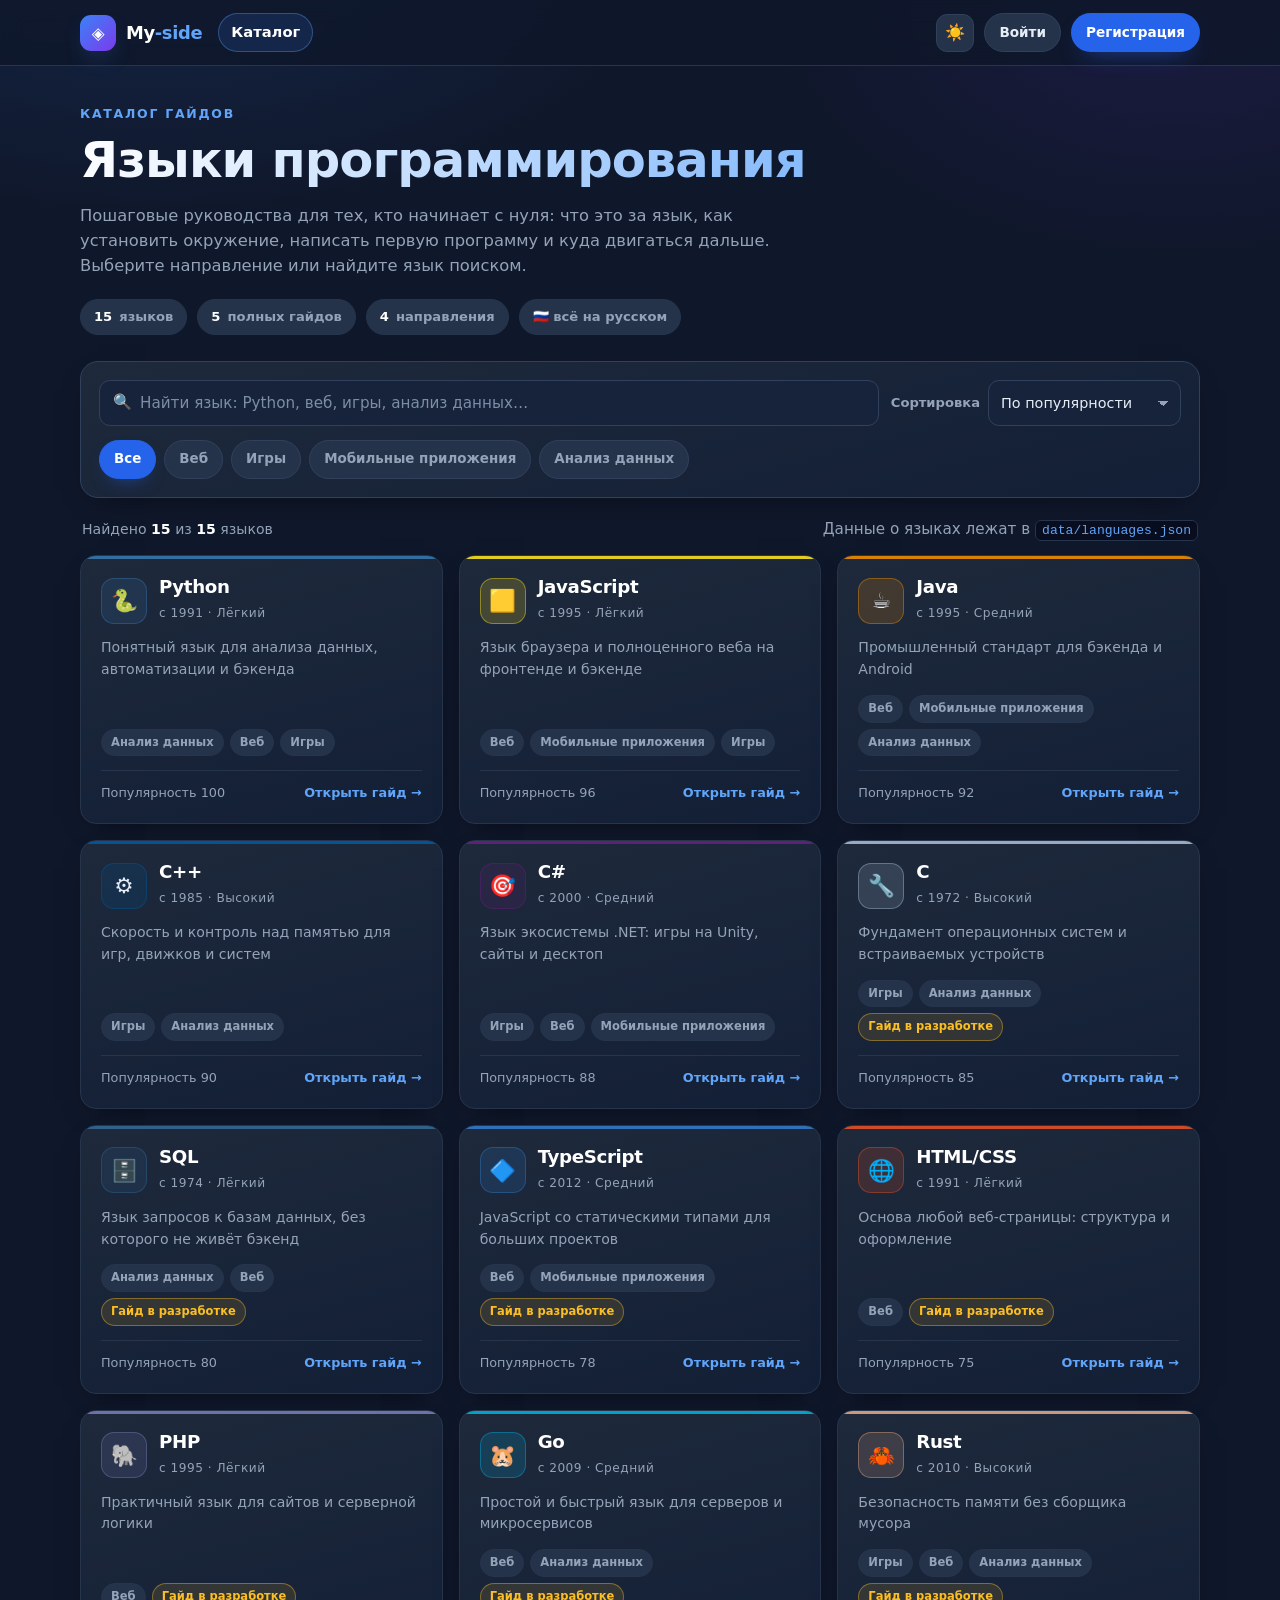
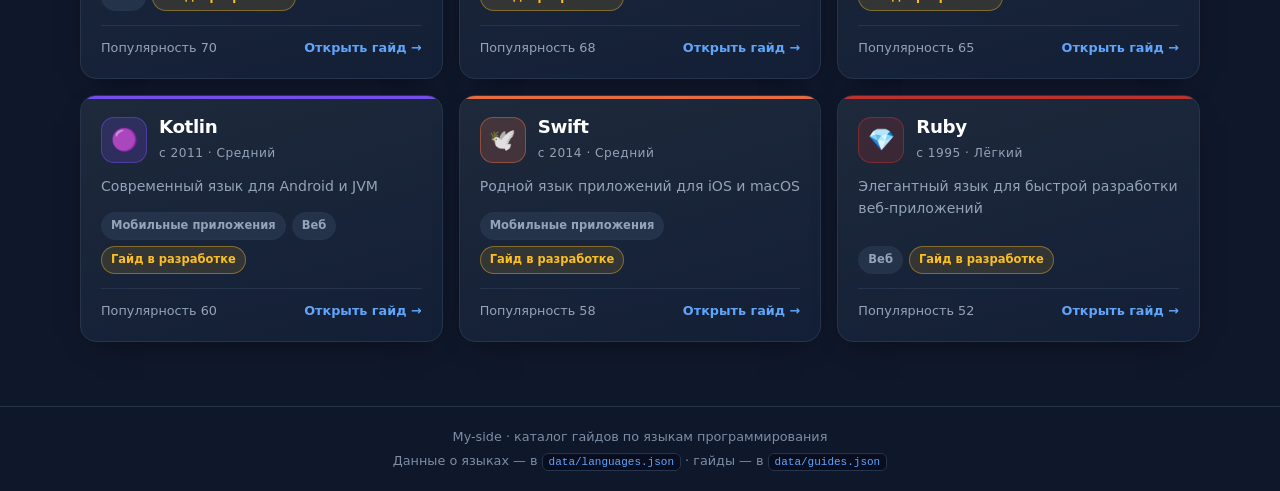
==== index.html @ d1c7bd30 "Убраны кнопки Вход и Регистрация из навигации в шапке" ====
<!DOCTYPE html>
<html lang="ru" data-theme="dark">
<head>
  <meta charset="utf-8">
  <meta name="viewport" content="width=device-width, initial-scale=1">
  <title>Каталог гайдов по языкам программирования — My-side</title>
  <meta name="description" content="Каталог гайдов по языкам программирования: Python, JavaScript, C++, Java, C#, Go, Rust и другие. Поиск, фильтры и пошаговые руководства на русском.">
  <link rel="icon" href="favicon.ico" sizes="any">
  <link rel="icon" type="image/png" sizes="32x32" href="favicon-32.png">
  <link rel="icon" type="image/png" sizes="16x16" href="favicon-16.png">
  <link rel="stylesheet" href="css/style.css">
  <script src="js/theme.js"></script>
</head>
<body>
  <header class="site-header">
    <div class="site-header__inner">
      <a class="brand" href="index.html">
        <span class="brand-mark" aria-hidden="true">◈</span>
        <span class="brand-name">My<span class="brand-accent">-side</span></span>
      </a>
      <nav class="nav" id="site-nav" aria-label="Основная навигация">
        <a class="is-active" href="index.html" aria-current="page">Каталог</a>
      </nav>
      <div class="header-actions">
        <button type="button" class="theme-toggle" data-theme-toggle aria-label="Переключить тему" aria-pressed="false">☀️</button>
        <div class="auth-area" data-auth-area></div>
        <button type="button" class="nav-toggle" data-nav-toggle aria-label="Открыть меню" aria-expanded="false" aria-controls="site-nav">☰</button>
      </div>
    </div>
  </header>

  <main class="page">
    <section class="catalog-hero">
      <p class="eyebrow">Каталог гайдов</p>
      <h1>Языки программирования</h1>
      <p class="lead">
        Пошаговые руководства для тех, кто начинает с нуля: что это за язык, как установить окружение,
        написать первую программу и куда двигаться дальше. Выберите направление или найдите язык поиском.
      </p>
      <div class="catalog-stats">
        <span class="stat-pill"><strong id="stat-total">15</strong> языков</span>
        <span class="stat-pill"><strong id="stat-full">5</strong> полных гайдов</span>
        <span class="stat-pill"><strong>4</strong> направления</span>
        <span class="stat-pill">🇷🇺 всё на русском</span>
      </div>
    </section>

    <section class="controls" aria-label="Поиск и фильтры">
      <div class="controls-row">
        <div class="search-field">
          <span class="search-icon" aria-hidden="true">🔍</span>
          <label class="visually-hidden" for="catalog-search">Поиск по каталогу</label>
          <input id="catalog-search" type="search" autocomplete="off"
                 placeholder="Найти язык: Python, веб, игры, анализ данных…">
          <button type="button" class="search-clear" id="search-clear" aria-label="Очистить поиск" hidden>✕</button>
        </div>

        <div class="sort-field">
          <label for="catalog-sort">Сортировка</label>
          <select id="catalog-sort">
            <option value="popular">По популярности</option>
            <option value="alphabet">По алфавиту</option>
            <option value="year">По году появления</option>
          </select>
        </div>
      </div>

      <div class="chips" role="group" aria-label="Фильтр по назначению">
        <button type="button" class="chip is-active" data-purpose="all" aria-pressed="true">Все</button>
        <button type="button" class="chip" data-purpose="web" aria-pressed="false">Веб</button>
        <button type="button" class="chip" data-purpose="games" aria-pressed="false">Игры</button>
        <button type="button" class="chip" data-purpose="mobile" aria-pressed="false">Мобильные приложения</button>
        <button type="button" class="chip" data-purpose="data" aria-pressed="false">Анализ данных</button>
      </div>
    </section>

    <div class="catalog-meta">
      <span id="catalog-count">Загрузка каталога…</span>
      <span class="muted">Данные о языках лежат в <code>data/languages.json</code></span>
    </div>

    <section id="lang-grid" class="lang-grid" aria-label="Языки программирования"></section>

    <section id="catalog-empty" class="empty-state" hidden>
      <h2>Ничего не найдено</h2>
      <p>Попробуйте изменить запрос или сбросить фильтры.</p>
      <button type="button" class="btn btn-ghost" id="catalog-reset">Сбросить фильтры</button>
    </section>
  </main>

  <footer class="site-footer">
    <p>My-side · каталог гайдов по языкам программирования</p>
    <p>Данные о языках — в <code>data/languages.json</code> · гайды — в <code>data/guides.json</code></p>
  </footer>

  <script src="js/app.js"></script>
  <script src="js/catalog.js"></script>
</body>
</html>
---- css/style.css ----
/* ============================================================
   My-side — каталог гайдов по языкам программирования
   Тёмная тема по умолчанию, светлая через [data-theme="light"].
   ============================================================ */

:root {
  color-scheme: dark;

  --bg: #0f172a;
  --bg-soft: #131f36;
  --surface: #1e293b;
  --surface-2: #24334a;
  --surface-3: #17233a;
  --border: #31415c;
  --border-soft: #26354c;
  --text: #e6edf7;
  --text-strong: #ffffff;
  --muted: #94a3b8;
  --muted-2: #7c8da6;
  --accent: #3b82f6;
  --accent-2: #60a5fa;
  --accent-strong: #2563eb;
  --accent-soft: rgba(59, 130, 246, 0.14);
  --danger: #f87171;
  --success: #4ade80;
  --warning: #fbbf24;
  --header-bg: rgba(15, 23, 42, 0.84);
  --code-bg: rgba(2, 6, 23, 0.55);
  --radius: 18px;
  --shadow: 0 24px 60px -28px rgba(0, 0, 0, 0.9);
  --shadow-sm: 0 10px 30px -18px rgba(0, 0, 0, 0.8);
  --ring: 0 0 0 4px rgba(59, 130, 246, 0.18);
}

[data-theme="light"] {
  color-scheme: light;

  --bg: #f4f7fc;
  --bg-soft: #eef3fa;
  --surface: #ffffff;
  --surface-2: #f3f6fc;
  --surface-3: #eaf0f9;
  --border: #d7e0ee;
  --border-soft: #e4ebf5;
  --text: #13203a;
  --text-strong: #0b1220;
  --muted: #56657f;
  --muted-2: #6b7a93;
  --accent: #2563eb;
  --accent-2: #1d4ed8;
  --accent-strong: #2563eb;
  --accent-soft: rgba(37, 99, 235, 0.1);
  --danger: #dc2626;
  --success: #15803d;
  --warning: #b45309;
  --header-bg: rgba(255, 255, 255, 0.88);
  --code-bg: #f6f8fc;
  --shadow: 0 24px 60px -30px rgba(15, 23, 42, 0.35);
  --shadow-sm: 0 10px 26px -18px rgba(15, 23, 42, 0.28);
  --ring: 0 0 0 4px rgba(37, 99, 235, 0.14);
}

* {
  box-sizing: border-box;
}

html {
  scroll-behavior: smooth;
}

body {
  margin: 0;
  min-height: 100vh;
  display: flex;
  flex-direction: column;
  color: var(--text);
  font-family: "Segoe UI", system-ui, -apple-system, "Helvetica Neue", Arial, sans-serif;
  line-height: 1.55;
  -webkit-font-smoothing: antialiased;
  background:
    radial-gradient(900px 520px at 12% -10%, rgba(59, 130, 246, 0.16), transparent 60%),
    radial-gradient(760px 480px at 92% 0%, rgba(124, 58, 237, 0.12), transparent 55%),
    var(--bg);
  background-attachment: fixed;
  transition: background-color 0.25s ease, color 0.25s ease;
}

[data-theme="light"] body {
  background:
    radial-gradient(900px 520px at 12% -10%, rgba(59, 130, 246, 0.12), transparent 60%),
    radial-gradient(760px 480px at 92% 0%, rgba(124, 58, 237, 0.08), transparent 55%),
    var(--bg);
  background-attachment: fixed;
}

h1, h2, h3, h4 {
  margin: 0;
  line-height: 1.2;
  letter-spacing: -0.02em;
  color: var(--text-strong);
}

p {
  margin: 0;
}

a {
  color: var(--accent-2);
  text-decoration: none;
}

a:hover {
  color: var(--accent);
}

code {
  padding: 2px 6px;
  border-radius: 6px;
  background: var(--code-bg);
  border: 1px solid var(--border-soft);
  font-family: "Cascadia Code", Consolas, "Courier New", monospace;
  font-size: 0.86em;
  color: var(--accent-2);
}

img {
  max-width: 100%;
}

.muted {
  color: var(--muted);
  font-size: 0.95rem;
}

.visually-hidden {
  position: absolute;
  width: 1px;
  height: 1px;
  margin: -1px;
  padding: 0;
  overflow: hidden;
  clip: rect(0 0 0 0);
  white-space: nowrap;
  border: 0;
}

/* ---------- шапка ---------- */

.site-header {
  position: sticky;
  top: 0;
  z-index: 40;
  background: var(--header-bg);
  backdrop-filter: blur(12px);
  -webkit-backdrop-filter: blur(12px);
  border-bottom: 1px solid var(--border-soft);
}

.site-header__inner {
  max-width: 1160px;
  margin: 0 auto;
  padding: 13px 20px;
  display: flex;
  align-items: center;
  gap: 16px;
}

.brand {
  display: inline-flex;
  align-items: center;
  gap: 10px;
  color: var(--text-strong);
  font-weight: 800;
  font-size: 1.12rem;
  letter-spacing: -0.02em;
  white-space: nowrap;
}

.brand:hover {
  color: var(--text-strong);
}

.brand-mark {
  display: grid;
  place-items: center;
  width: 36px;
  height: 36px;
  border-radius: 11px;
  background: linear-gradient(135deg, var(--accent), #7c3aed);
  color: #fff;
  font-size: 1.05rem;
  box-shadow: 0 10px 24px -12px rgba(59, 130, 246, 0.95);
}

.brand-accent {
  color: var(--accent-2);
}

.nav {
  display: flex;
  align-items: center;
  gap: 4px;
}

.nav a {
  padding: 8px 13px;
  border-radius: 999px;
  color: var(--muted);
  font-size: 0.92rem;
  font-weight: 600;
  transition: color 0.18s ease, background 0.18s ease;
}

.nav a:hover {
  color: var(--text);
  background: var(--accent-soft);
}

.nav a.is-active {
  color: var(--text-strong);
  background: var(--accent-soft);
  box-shadow: inset 0 0 0 1px rgba(96, 165, 250, 0.35);
}

.header-actions {
  margin-left: auto;
  display: flex;
  align-items: center;
  gap: 10px;
}

.auth-area {
  display: flex;
  align-items: center;
  gap: 10px;
  flex-wrap: wrap;
  justify-content: flex-end;
}

.greeting {
  font-size: 0.92rem;
  color: var(--muted);
  white-space: nowrap;
}

.greeting strong {
  color: var(--text-strong);
}

.icon-btn,
.theme-toggle,
.nav-toggle {
  display: inline-grid;
  place-items: center;
  width: 38px;
  height: 38px;
  padding: 0;
  border-radius: 11px;
  border: 1px solid var(--border);
  background: var(--surface-2);
  color: var(--text);
  font-size: 1.02rem;
  line-height: 1;
  cursor: pointer;
  transition: background 0.18s ease, border-color 0.18s ease, transform 0.12s ease;
}

.icon-btn:hover,
.theme-toggle:hover,
.nav-toggle:hover {
  background: var(--surface-3);
  border-color: var(--accent);
}

.theme-toggle:active,
.nav-toggle:active {
  transform: scale(0.96);
}

.theme-toggle:focus-visible,
.nav-toggle:focus-visible {
  outline: 2px solid var(--accent-2);
  outline-offset: 3px;
}

.nav-toggle {
  display: none;
}

/* ---------- кнопки ---------- */

.btn {
  display: inline-flex;
  align-items: center;
  justify-content: center;
  gap: 8px;
  padding: 12px 20px;
  border-radius: 11px;
  border: 1px solid transparent;
  font: inherit;
  font-size: 0.95rem;
  font-weight: 700;
  color: #fff;
  cursor: pointer;
  background: var(--accent-strong);
  box-shadow: 0 10px 24px -14px rgba(37, 99, 235, 0.95);
  transition: background 0.18s ease, transform 0.12s ease, box-shadow 0.18s ease,
              border-color 0.18s ease, color 0.18s ease, opacity 0.18s ease;
  user-select: none;
}

.btn:hover {
  background: #1d4ed8;
  color: #fff;
  transform: translateY(-1px);
  box-shadow: 0 14px 28px -14px rgba(37, 99, 235, 1);
}

.btn:active {
  transform: translateY(0);
}

.btn:focus-visible {
  outline: 2px solid var(--accent-2);
  outline-offset: 3px;
}

.btn:disabled {
  opacity: 0.6;
  cursor: not-allowed;
  transform: none;
  box-shadow: none;
}

.btn-ghost {
  background: var(--surface-2);
  border-color: var(--border);
  color: var(--text);
  box-shadow: none;
}

.btn-ghost:hover {
  background: var(--surface-3);
  border-color: var(--accent);
  color: var(--text-strong);
  box-shadow: none;
}

.btn-sm {
  padding: 8px 14px;
  font-size: 0.85rem;
  border-radius: 999px;
}

.btn-block {
  width: 100%;
}

/* ---------- страницы ---------- */

.page {
  width: 100%;
  max-width: 1160px;
  margin: 0 auto;
  padding: 38px 20px 64px;
  flex: 1;
}

.eyebrow {
  margin-bottom: 8px;
  font-size: 0.78rem;
  font-weight: 700;
  text-transform: uppercase;
  letter-spacing: 0.14em;
  color: var(--accent-2);
}

.hero h1,
.catalog-hero h1 {
  font-size: clamp(2.1rem, 5.5vw, 3.1rem);
  background: linear-gradient(120deg, var(--text-strong), var(--accent-2) 85%);
  -webkit-background-clip: text;
  background-clip: text;
  color: transparent;
}

[data-theme="light"] .hero h1,
[data-theme="light"] .catalog-hero h1 {
  background: linear-gradient(120deg, #0b1220, #1d4ed8 85%);
  -webkit-background-clip: text;
  background-clip: text;
  color: transparent;
}

.lead {
  margin-top: 12px;
  max-width: 68ch;
  color: var(--muted);
  font-size: 1.02rem;
}

/* ---------- каталог: поиск и фильтры ---------- */

.catalog-hero {
  margin-bottom: 26px;
}

.catalog-stats {
  display: flex;
  flex-wrap: wrap;
  gap: 10px;
  margin-top: 20px;
}

.stat-pill {
  display: inline-flex;
  align-items: center;
  gap: 7px;
  padding: 7px 13px;
  border-radius: 999px;
  background: var(--surface-2);
  border: 1px solid var(--border-soft);
  color: var(--muted);
  font-size: 0.82rem;
  font-weight: 600;
}

.stat-pill strong {
  color: var(--text-strong);
}

.controls {
  padding: 18px;
  margin-bottom: 18px;
  border-radius: var(--radius);
  background: linear-gradient(165deg, var(--surface), var(--bg-soft));
  border: 1px solid var(--border);
  box-shadow: var(--shadow-sm);
}

.controls-row {
  display: flex;
  gap: 12px;
  align-items: stretch;
}

.search-field {
  position: relative;
  flex: 1 1 auto;
  min-width: 0;
}

.search-field .search-icon {
  position: absolute;
  left: 14px;
  top: 50%;
  transform: translateY(-50%);
  color: var(--muted);
  font-size: 0.95rem;
  pointer-events: none;
}

.search-field input {
  width: 100%;
  height: 46px;
  padding: 0 40px 0 40px;
  border-radius: 11px;
  border: 1px solid var(--border);
  background: var(--surface-3);
  color: var(--text);
  font: inherit;
  font-size: 0.95rem;
  outline: none;
  transition: border-color 0.18s ease, box-shadow 0.18s ease;
}

.search-field input::placeholder {
  color: var(--muted-2);
}

.search-field input:focus {
  border-color: var(--accent);
  box-shadow: var(--ring);
}

.search-clear {
  position: absolute;
  right: 8px;
  top: 50%;
  transform: translateY(-50%);
  width: 28px;
  height: 28px;
  border: 0;
  border-radius: 8px;
  background: transparent;
  color: var(--muted);
  font-size: 1rem;
  cursor: pointer;
}

.search-clear:hover {
  color: var(--text);
  background: var(--surface-2);
}

.sort-field {
  display: flex;
  align-items: center;
  gap: 8px;
  flex: 0 0 auto;
}

.sort-field label {
  margin: 0;
  white-space: nowrap;
  font-size: 0.82rem;
  color: var(--muted);
}

.sort-field select {
  height: 46px;
  padding: 0 34px 0 12px;
  border-radius: 11px;
  border: 1px solid var(--border);
  background-color: var(--surface-3);
  color: var(--text);
  font: inherit;
  font-size: 0.9rem;
  cursor: pointer;
  outline: none;
  appearance: none;
  background-image: linear-gradient(45deg, transparent 50%, var(--muted) 50%),
                    linear-gradient(135deg, var(--muted) 50%, transparent 50%);
  background-position: calc(100% - 17px) 20px, calc(100% - 12px) 20px;
  background-size: 5px 5px, 5px 5px;
  background-repeat: no-repeat;
}

.sort-field select:focus {
  border-color: var(--accent);
  box-shadow: var(--ring);
}

.chips {
  display: flex;
  flex-wrap: wrap;
  gap: 8px;
  margin-top: 14px;
}

.chip {
  padding: 8px 14px;
  border-radius: 999px;
  border: 1px solid var(--border);
  background: var(--surface-2);
  color: var(--muted);
  font: inherit;
  font-size: 0.84rem;
  font-weight: 600;
  cursor: pointer;
  transition: color 0.16s ease, background 0.16s ease, border-color 0.16s ease;
}

.chip:hover {
  color: var(--text-strong);
  border-color: var(--accent);
}

.chip.is-active {
  color: #fff;
  background: var(--accent-strong);
  border-color: var(--accent-strong);
  box-shadow: 0 8px 20px -12px rgba(37, 99, 235, 0.9);
}

.catalog-meta {
  display: flex;
  align-items: center;
  justify-content: space-between;
  gap: 12px;
  flex-wrap: wrap;
  margin: 20px 2px 14px;
  color: var(--muted);
  font-size: 0.88rem;
}

.catalog-meta strong {
  color: var(--text-strong);
}

/* ---------- карточки языков ---------- */

.lang-grid {
  display: grid;
  grid-template-columns: repeat(auto-fill, minmax(272px, 1fr));
  gap: 16px;
}

.lang-card {
  position: relative;
  display: flex;
  flex-direction: column;
  padding: 20px;
  border-radius: 16px;
  background: linear-gradient(165deg, var(--surface), var(--bg-soft));
  border: 1px solid var(--border-soft);
  color: var(--text);
  box-shadow: var(--shadow-sm);
  transition: transform 0.18s ease, border-color 0.18s ease, box-shadow 0.18s ease;
  overflow: hidden;
}

.lang-card::before {
  content: "";
  position: absolute;
  inset: 0 0 auto 0;
  height: 3px;
  background: var(--card-color, var(--accent));
  opacity: 0.9;
}

.lang-card:hover {
  transform: translateY(-4px);
  border-color: var(--card-color, var(--accent));
  box-shadow: var(--shadow);
  color: var(--text);
}

.lang-card:focus-visible {
  outline: 2px solid var(--accent-2);
  outline-offset: 3px;
}

.lang-card__top {
  display: flex;
  align-items: center;
  gap: 12px;
  margin-bottom: 12px;
}

.lang-icon {
  display: grid;
  place-items: center;
  width: 46px;
  height: 46px;
  flex: 0 0 auto;
  border-radius: 13px;
  font-size: 1.35rem;
  background: color-mix(in srgb, var(--card-color, var(--accent)) 18%, transparent);
  border: 1px solid color-mix(in srgb, var(--card-color, var(--accent)) 42%, transparent);
}

.lang-card__title {
  min-width: 0;
}

.lang-card__title h3 {
  font-size: 1.14rem;
  margin-bottom: 2px;
}

.lang-card__year {
  font-size: 0.76rem;
  color: var(--muted);
  letter-spacing: 0.04em;
}

.lang-card p {
  color: var(--muted);
  font-size: 0.88rem;
  margin-bottom: 14px;
}

.badges {
  display: flex;
  flex-wrap: wrap;
  gap: 6px;
  margin-top: auto;
  margin-bottom: 14px;
}

.badge {
  padding: 4px 9px;
  border-radius: 999px;
  background: var(--surface-2);
  border: 1px solid var(--border-soft);
  color: var(--muted);
  font-size: 0.72rem;
  font-weight: 600;
  white-space: nowrap;
}

.badge--wip {
  color: var(--warning);
  border-color: color-mix(in srgb, var(--warning) 40%, transparent);
  background: color-mix(in srgb, var(--warning) 12%, transparent);
}

.lang-card__footer {
  display: flex;
  align-items: center;
  justify-content: space-between;
  gap: 10px;
  padding-top: 12px;
  border-top: 1px solid var(--border-soft);
  font-size: 0.8rem;
  color: var(--muted);
}

.lang-card__footer .go {
  color: var(--accent-2);
  font-weight: 700;
  white-space: nowrap;
}

.lang-card:hover .go {
  color: var(--accent);
}

.empty-state {
  padding: 48px 24px;
  text-align: center;
  border-radius: var(--radius);
  border: 1px dashed var(--border);
  background: var(--surface-2);
  color: var(--muted);
}

.empty-state h2 {
  font-size: 1.15rem;
  margin-bottom: 6px;
}

.empty-state .btn {
  margin-top: 16px;
}

/* ---------- страница гайда ---------- */

.guide-page {
  width: 100%;
  max-width: 1160px;
  margin: 0 auto;
  padding: 28px 20px 64px;
  flex: 1;
}

.breadcrumbs {
  display: flex;
  flex-wrap: wrap;
  align-items: center;
  gap: 8px;
  margin-bottom: 18px;
  font-size: 0.82rem;
  color: var(--muted);
}

.breadcrumbs a {
  color: var(--muted);
}

.breadcrumbs a:hover {
  color: var(--accent-2);
}

.breadcrumbs .sep {
  opacity: 0.5;
}

.guide-hero {
  display: flex;
  align-items: flex-start;
  gap: 18px;
  padding: 26px;
  margin-bottom: 24px;
  border-radius: var(--radius);
  background: linear-gradient(150deg, var(--surface), var(--bg-soft));
  border: 1px solid var(--border);
  box-shadow: var(--shadow-sm);
}

.guide-hero__icon {
  display: grid;
  place-items: center;
  width: 64px;
  height: 64px;
  flex: 0 0 auto;
  border-radius: 18px;
  font-size: 2rem;
  background: color-mix(in srgb, var(--guide-color, var(--accent)) 18%, transparent);
  border: 1px solid color-mix(in srgb, var(--guide-color, var(--accent)) 45%, transparent);
}

.guide-hero h1 {
  font-size: clamp(1.8rem, 4.5vw, 2.5rem);
  margin-bottom: 6px;
}

.guide-hero .tagline {
  color: var(--muted);
  font-size: 1rem;
  max-width: 70ch;
}

.guide-meta {
  display: flex;
  flex-wrap: wrap;
  gap: 8px;
  margin-top: 14px;
}

.guide-layout {
  display: grid;
  grid-template-columns: minmax(0, 1fr) 260px;
  gap: 26px;
  align-items: start;
}

.guide-content {
  min-width: 0;
}

.guide-section {
  padding: 24px 26px;
  margin-bottom: 18px;
  border-radius: var(--radius);
  background: var(--surface);
  border: 1px solid var(--border-soft);
  box-shadow: var(--shadow-sm);
  scroll-margin-top: 90px;
}

.guide-section h2 {
  font-size: 1.28rem;
  margin-bottom: 14px;
  padding-bottom: 10px;
  border-bottom: 1px solid var(--border-soft);
}

.guide-section p + p {
  margin-top: 12px;
}

.guide-section ul,
.guide-section ol {
  margin: 12px 0 0;
  padding-left: 22px;
  color: var(--text);
}

.guide-section li {
  margin-bottom: 8px;
}

.guide-section li::marker {
  color: var(--accent-2);
}

/* шаги */

.steps {
  list-style: none;
  margin: 0;
  padding: 0;
  counter-reset: step;
}

.steps li {
  position: relative;
  padding: 0 0 18px 46px;
  counter-increment: step;
}

.steps li:last-child {
  padding-bottom: 0;
}

.steps li::before {
  content: counter(step);
  position: absolute;
  left: 0;
  top: 0;
  display: grid;
  place-items: center;
  width: 30px;
  height: 30px;
  border-radius: 10px;
  background: var(--accent-soft);
  border: 1px solid color-mix(in srgb, var(--accent) 40%, transparent);
  color: var(--accent-2);
  font-size: 0.82rem;
  font-weight: 800;
}

.steps li:not(:last-child)::after {
  content: "";
  position: absolute;
  left: 14px;
  top: 34px;
  bottom: 4px;
  width: 1px;
  background: var(--border-soft);
}

.steps h3 {
  font-size: 0.98rem;
  margin-bottom: 4px;
}

.steps p {
  color: var(--muted);
  font-size: 0.9rem;
}

/* код */

.code-block {
  margin: 16px 0;
  border-radius: 14px;
  border: 1px solid var(--border);
  background: var(--code-bg);
  overflow: hidden;
}

.code-block__bar {
  display: flex;
  align-items: center;
  justify-content: space-between;
  gap: 10px;
  padding: 8px 12px;
  border-bottom: 1px solid var(--border-soft);
  background: var(--surface-2);
}

.code-block__lang {
  font-size: 0.72rem;
  font-weight: 700;
  letter-spacing: 0.08em;
  text-transform: uppercase;
  color: var(--muted);
}

.copy-btn {
  padding: 5px 10px;
  border-radius: 7px;
  border: 1px solid var(--border);
  background: var(--surface);
  color: var(--muted);
  font: inherit;
  font-size: 0.72rem;
  font-weight: 600;
  cursor: pointer;
  transition: color 0.15s ease, border-color 0.15s ease;
}

.copy-btn:hover {
  color: var(--text-strong);
  border-color: var(--accent);
}

.copy-btn.is-copied {
  color: var(--success);
  border-color: var(--success);
}

.code-block pre {
  margin: 0;
  padding: 16px 18px;
  overflow-x: auto;
}

.code-block code,
.code-block pre code {
  padding: 0;
  border: 0;
  background: transparent;
  color: inherit;
  font-family: "Cascadia Code", Consolas, "Courier New", monospace;
  font-size: 0.86rem;
  line-height: 1.65;
  white-space: pre;
}

/* разбор строк */

.line-list {
  display: flex;
  flex-direction: column;
  gap: 10px;
  margin-top: 14px;
}

.line-item {
  display: grid;
  grid-template-columns: minmax(120px, 0.9fr) minmax(0, 1.4fr);
  gap: 14px;
  padding: 12px 14px;
  border-radius: 11px;
  background: var(--surface-2);
  border: 1px solid var(--border-soft);
}

.line-item code {
  align-self: start;
  padding: 5px 8px;
  border-radius: 7px;
  background: var(--code-bg);
  border: 1px solid var(--border-soft);
  color: var(--accent-2);
  font-size: 0.8rem;
  overflow-wrap: anywhere;
}

.line-item p {
  color: var(--muted);
  font-size: 0.88rem;
}

/* врезка */

.callout {
  display: flex;
  gap: 12px;
  margin: 16px 0;
  padding: 14px 16px;
  border-radius: 12px;
  background: var(--accent-soft);
  border: 1px solid color-mix(in srgb, var(--accent) 35%, transparent);
  color: var(--text);
  font-size: 0.9rem;
}

.callout::before {
  content: "💡";
  flex: 0 0 auto;
  line-height: 1.4;
}

/* ссылки на другие гайды */

.link-cards {
  display: grid;
  grid-template-columns: repeat(auto-fit, minmax(220px, 1fr));
  gap: 12px;
  margin-top: 16px;
}

.link-card {
  display: block;
  padding: 16px;
  border-radius: 13px;
  background: var(--surface-2);
  border: 1px solid var(--border-soft);
  color: var(--text);
  transition: transform 0.16s ease, border-color 0.16s ease;
}

.link-card:hover {
  transform: translateY(-3px);
  border-color: var(--accent);
  color: var(--text);
}

.link-card strong {
  display: block;
  margin-bottom: 4px;
  font-size: 0.94rem;
  color: var(--text-strong);
}

.link-card span {
  display: block;
  color: var(--muted);
  font-size: 0.83rem;
}

.link-card .arrow {
  display: inline-block;
  margin-top: 10px;
  color: var(--accent-2);
  font-size: 0.82rem;
  font-weight: 700;
}

/* оглавление */

.guide-toc {
  position: sticky;
  top: 86px;
  padding: 18px;
  border-radius: var(--radius);
  background: var(--surface);
  border: 1px solid var(--border-soft);
  box-shadow: var(--shadow-sm);
}

.guide-toc h2 {
  font-size: 0.76rem;
  text-transform: uppercase;
  letter-spacing: 0.12em;
  color: var(--muted);
  margin-bottom: 12px;
}

.guide-toc ol {
  list-style: none;
  margin: 0;
  padding: 0;
  counter-reset: toc;
}

.guide-toc li {
  counter-increment: toc;
  margin-bottom: 4px;
}

.guide-toc a {
  display: block;
  padding: 7px 10px 7px 30px;
  border-radius: 8px;
  color: var(--muted);
  font-size: 0.84rem;
  line-height: 1.35;
  position: relative;
  transition: background 0.15s ease, color 0.15s ease;
}

.guide-toc a::before {
  content: counter(toc);
  position: absolute;
  left: 8px;
  top: 7px;
  font-size: 0.72rem;
  font-weight: 700;
  color: var(--accent-2);
}

.guide-toc a:hover,
.guide-toc a.is-active {
  color: var(--text-strong);
  background: var(--accent-soft);
}

.guide-nav {
  display: flex;
  justify-content: space-between;
  gap: 12px;
  flex-wrap: wrap;
  margin-top: 20px;
}

/* заглушка */

.stub-card {
  padding: 34px 28px;
  border-radius: var(--radius);
  background: linear-gradient(160deg, var(--surface), var(--bg-soft));
  border: 1px solid var(--border);
  box-shadow: var(--shadow-sm);
  text-align: center;
}

.stub-icon {
  font-size: 2.6rem;
  line-height: 1;
  margin-bottom: 14px;
}

.stub-card h2 {
  font-size: 1.35rem;
  margin-bottom: 10px;
}

.stub-card p {
  max-width: 60ch;
  margin: 0 auto 10px;
  color: var(--muted);
}

.stub-topics {
  display: flex;
  flex-wrap: wrap;
  justify-content: center;
  gap: 8px;
  margin: 20px 0 24px;
}

.stub-actions {
  display: flex;
  justify-content: center;
  flex-wrap: wrap;
  gap: 12px;
}

/* ---------- авторизация ---------- */

.auth-page {
  flex: 1;
  display: grid;
  place-items: center;
  padding: 36px 20px 64px;
}

.auth-card {
  width: 100%;
  max-width: 440px;
  padding: 36px 32px 28px;
  border-radius: 22px;
  background: linear-gradient(170deg, var(--surface), var(--bg-soft));
  border: 1px solid var(--border);
  box-shadow: var(--shadow);
  animation: fadeUp 0.35s ease both;
}

.auth-card h1 {
  font-size: 1.9rem;
  text-align: center;
}

.subtitle {
  margin: 8px 0 24px;
  text-align: center;
  color: var(--muted);
  font-size: 0.95rem;
}

.field {
  margin-bottom: 14px;
}

label {
  display: block;
  margin-bottom: 6px;
  font-size: 0.86rem;
  font-weight: 600;
  color: var(--text);
}

input {
  width: 100%;
  padding: 12px 14px;
  border-radius: 11px;
  border: 1px solid var(--border);
  background: var(--surface-3);
  color: var(--text);
  font: inherit;
  font-size: 0.95rem;
  outline: none;
  transition: border-color 0.18s ease, box-shadow 0.18s ease, background 0.18s ease;
}

input::placeholder {
  color: var(--muted-2);
}

input:hover {
  border-color: var(--accent);
}

input:focus {
  border-color: var(--accent);
  box-shadow: var(--ring);
}

input.invalid {
  border-color: var(--danger);
  box-shadow: 0 0 0 4px rgba(248, 113, 113, 0.14);
}

.password-wrap {
  position: relative;
}

.password-wrap input {
  padding-right: 96px;
}

.password-toggle {
  position: absolute;
  top: 50%;
  right: 8px;
  transform: translateY(-50%);
  padding: 6px 10px;
  border: 0;
  border-radius: 8px;
  background: transparent;
  color: var(--muted);
  font: inherit;
  font-size: 0.78rem;
  font-weight: 600;
  cursor: pointer;
  transition: color 0.15s ease, background 0.15s ease;
}

.password-toggle:hover {
  color: var(--accent-2);
  background: var(--accent-soft);
}

.field-error {
  display: block;
  min-height: 16px;
  margin-top: 4px;
  font-size: 0.78rem;
  color: var(--danger);
}

.form-message {
  min-height: 22px;
  margin: 4px 0 12px;
  text-align: center;
  font-size: 0.9rem;
  font-weight: 600;
}

.form-message.error {
  color: var(--danger);
}

.form-message.success {
  color: var(--success);
}

.notice {
  margin-bottom: 18px;
  padding: 12px 14px;
  border-radius: 11px;
  background: var(--accent-soft);
  border: 1px solid color-mix(in srgb, var(--accent) 35%, transparent);
  color: var(--text);
  font-size: 0.85rem;
}

.notice strong {
  color: var(--text-strong);
}

.auth-switch {
  margin-top: 18px;
  text-align: center;
  font-size: 0.9rem;
  color: var(--muted);
}

.auth-switch a {
  font-weight: 600;
}

.hint {
  margin-top: 18px;
  text-align: center;
  font-size: 0.76rem;
  line-height: 1.45;
  color: var(--muted-2);
}

.cf-turnstile {
  margin: 4px 0 2px;
}

/* ---------- подвал ---------- */

.site-footer {
  border-top: 1px solid var(--border-soft);
  padding: 20px;
  text-align: center;
  font-size: 0.8rem;
  color: var(--muted-2);
}

.site-footer p + p {
  margin-top: 4px;
}

/* ---------- анимации ---------- */

@keyframes fadeUp {
  from {
    opacity: 0;
    transform: translateY(10px);
  }
  to {
    opacity: 1;
    transform: translateY(0);
  }
}

@keyframes shake {
  0%, 100% { transform: translateX(0); }
  20% { transform: translateX(-5px); }
  40% { transform: translateX(5px); }
  60% { transform: translateX(-3px); }
  80% { transform: translateX(3px); }
}

.shake {
  animation: shake 0.4s ease;
}

@media (prefers-reduced-motion: reduce) {
  *, *::before, *::after {
    animation-duration: 0.01ms !important;
    animation-iteration-count: 1 !important;
    transition-duration: 0.01ms !important;
    scroll-behavior: auto !important;
  }
}

/* ---------- адаптивность ---------- */

@media (max-width: 980px) {
  .guide-layout {
    grid-template-columns: minmax(0, 1fr);
  }

  .guide-toc {
    position: static;
    order: -1;
  }

  .guide-toc ol {
    display: flex;
    flex-wrap: wrap;
    gap: 4px;
  }

  .guide-toc li {
    margin: 0;
  }
}

@media (max-width: 820px) {
  .site-header__inner {
    padding: 12px 16px;
    gap: 10px;
    flex-wrap: wrap;
  }

  .nav {
    display: none;
    order: 10;
    width: 100%;
    flex-direction: column;
    align-items: stretch;
    gap: 2px;
    padding: 8px 0 4px;
    border-top: 1px solid var(--border-soft);
  }

  .nav.is-open {
    display: flex;
  }

  .nav a {
    padding: 10px 12px;
    border-radius: 9px;
  }

  .nav-toggle {
    display: inline-grid;
  }

  .header-actions {
    gap: 8px;
  }

  .auth-area {
    gap: 8px;
  }

  .greeting {
    max-width: 150px;
    overflow: hidden;
    text-overflow: ellipsis;
  }

  .page,
  .guide-page {
    padding: 26px 16px 52px;
  }

  .controls-row {
    flex-direction: column;
  }

  .sort-field {
    justify-content: space-between;
  }

  .sort-field select {
    flex: 1 1 auto;
  }

  .auth-page {
    padding: 24px 16px 52px;
  }

  .auth-card {
    padding: 28px 22px 24px;
    border-radius: 18px;
  }

  .guide-hero {
    padding: 20px;
    gap: 14px;
  }

  .guide-hero__icon {
    width: 52px;
    height: 52px;
    font-size: 1.6rem;
    border-radius: 15px;
  }

  .guide-section {
    padding: 20px 18px;
  }

  .line-item {
    grid-template-columns: minmax(0, 1fr);
    gap: 8px;
  }
}

@media (max-width: 520px) {
  .brand-name {
    font-size: 1rem;
  }

  .lang-grid {
    grid-template-columns: minmax(0, 1fr);
  }

  .auth-area .btn-sm {
    padding: 7px 11px;
    font-size: 0.8rem;
  }

  .auth-card h1 {
    font-size: 1.6rem;
  }

  .catalog-meta {
    font-size: 0.82rem;
  }

  .guide-hero {
    flex-direction: column;
  }

  .guide-section h2 {
    font-size: 1.14rem;
  }
}
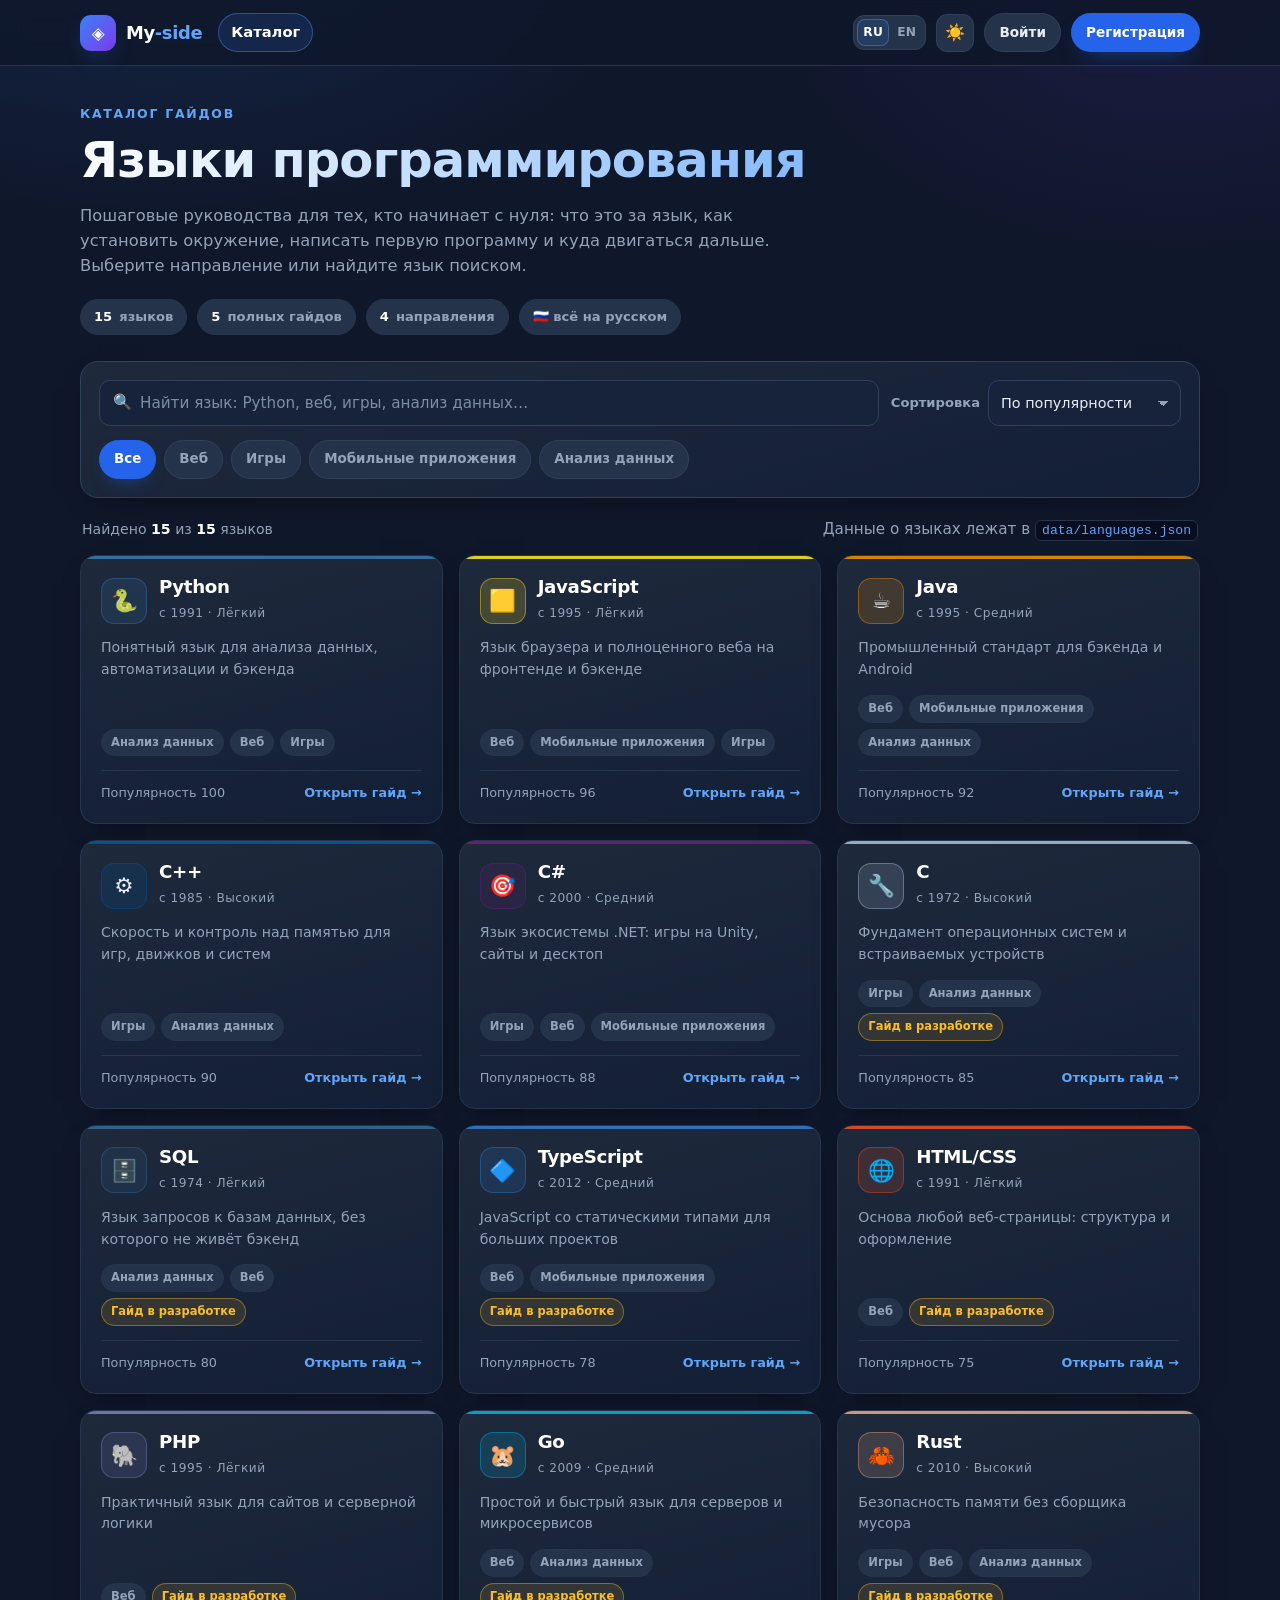
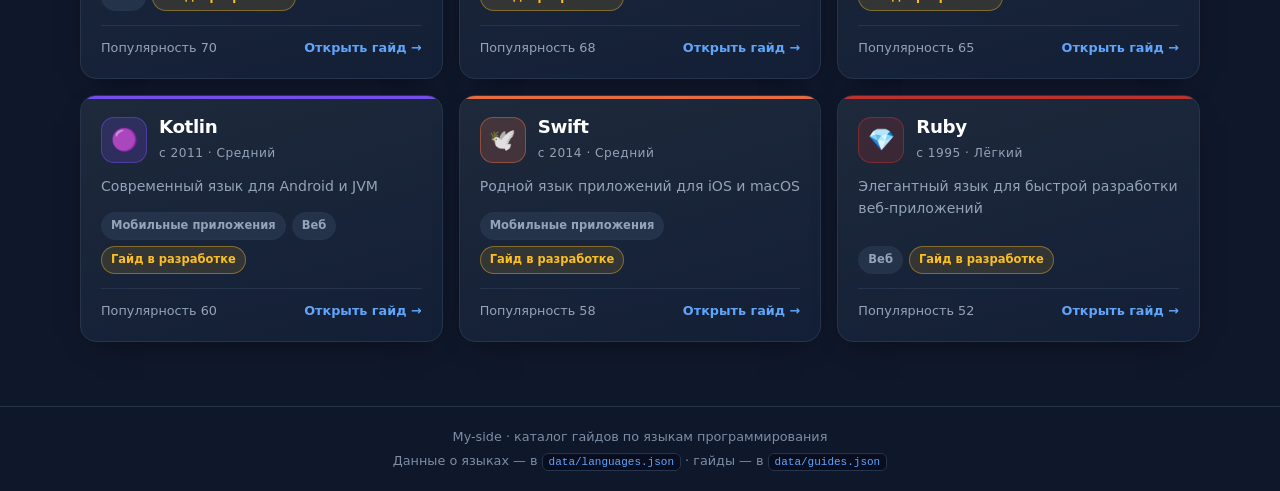
==== commit 0a85ca49: "Добавлены языковые версии сайта: русская (RU) и английская (EN)" ====
--- a/index.html
+++ b/index.html
@@ -1,15 +1,16 @@
 <!DOCTYPE html>
-<html lang="ru" data-theme="dark">
+<html lang="ru" data-theme="dark" data-title-key="index.title">
 <head>
   <meta charset="utf-8">
   <meta name="viewport" content="width=device-width, initial-scale=1">
   <title>Каталог гайдов по языкам программирования — My-side</title>
-  <meta name="description" content="Каталог гайдов по языкам программирования: Python, JavaScript, C++, Java, C#, Go, Rust и другие. Поиск, фильтры и пошаговые руководства на русском.">
+  <meta name="description" content="Каталог гайдов по языкам программирования: Python, JavaScript, C++, Java, C#, Go, Rust и другие. Поиск, фильтры и пошаговые руководства на русском и английском." data-i18n-content="index.description">
   <link rel="icon" href="favicon.ico" sizes="any">
   <link rel="icon" type="image/png" sizes="32x32" href="favicon-32.png">
   <link rel="icon" type="image/png" sizes="16x16" href="favicon-16.png">
   <link rel="stylesheet" href="css/style.css">
   <script src="js/theme.js"></script>
+  <script src="js/i18n.js"></script>
 </head>
 <body>
   <header class="site-header">
@@ -18,79 +19,83 @@
         <span class="brand-mark" aria-hidden="true">◈</span>
         <span class="brand-name">My<span class="brand-accent">-side</span></span>
       </a>
-      <nav class="nav" id="site-nav" aria-label="Основная навигация">
-        <a class="is-active" href="index.html" aria-current="page">Каталог</a>
+      <nav class="nav" id="site-nav" aria-label="Основная навигация" data-i18n-aria="nav.aria">
+        <a class="is-active" href="index.html" aria-current="page" data-i18n="nav.catalog">Каталог</a>
       </nav>
       <div class="header-actions">
+        <div class="lang-switch" data-lang-switch role="group" aria-label="Язык сайта" data-i18n-aria="lang.aria">
+          <button type="button" class="lang-btn" data-lang="ru" aria-pressed="false">RU</button>
+          <button type="button" class="lang-btn" data-lang="en" aria-pressed="false">EN</button>
+        </div>
         <button type="button" class="theme-toggle" data-theme-toggle aria-label="Переключить тему" aria-pressed="false">☀️</button>
         <div class="auth-area" data-auth-area></div>
-        <button type="button" class="nav-toggle" data-nav-toggle aria-label="Открыть меню" aria-expanded="false" aria-controls="site-nav">☰</button>
+        <button type="button" class="nav-toggle" data-nav-toggle aria-label="Открыть меню" data-i18n-aria="nav.openMenu" aria-expanded="false" aria-controls="site-nav">☰</button>
       </div>
     </div>
   </header>
 
   <main class="page">
     <section class="catalog-hero">
-      <p class="eyebrow">Каталог гайдов</p>
-      <h1>Языки программирования</h1>
-      <p class="lead">
+      <p class="eyebrow" data-i18n="index.eyebrow">Каталог гайдов</p>
+      <h1 data-i18n="index.h1">Языки программирования</h1>
+      <p class="lead" data-i18n="index.lead">
         Пошаговые руководства для тех, кто начинает с нуля: что это за язык, как установить окружение,
         написать первую программу и куда двигаться дальше. Выберите направление или найдите язык поиском.
       </p>
       <div class="catalog-stats">
-        <span class="stat-pill"><strong id="stat-total">15</strong> языков</span>
-        <span class="stat-pill"><strong id="stat-full">5</strong> полных гайдов</span>
-        <span class="stat-pill"><strong>4</strong> направления</span>
-        <span class="stat-pill">🇷🇺 всё на русском</span>
+        <span class="stat-pill"><strong id="stat-total">15</strong> <span data-i18n="index.stat.languages">языков</span></span>
+        <span class="stat-pill"><strong id="stat-full">5</strong> <span data-i18n="index.stat.full">полных гайдов</span></span>
+        <span class="stat-pill"><strong>4</strong> <span data-i18n="index.stat.directions">направления</span></span>
+        <span class="stat-pill" data-i18n="index.stat.lang">🇷🇺 всё на русском</span>
       </div>
     </section>
 
-    <section class="controls" aria-label="Поиск и фильтры">
+    <section class="controls" aria-label="Поиск и фильтры" data-i18n-aria="index.controlsAria">
       <div class="controls-row">
         <div class="search-field">
           <span class="search-icon" aria-hidden="true">🔍</span>
-          <label class="visually-hidden" for="catalog-search">Поиск по каталогу</label>
+          <label class="visually-hidden" for="catalog-search" data-i18n="index.searchLabel">Поиск по каталогу</label>
           <input id="catalog-search" type="search" autocomplete="off"
-                 placeholder="Найти язык: Python, веб, игры, анализ данных…">
-          <button type="button" class="search-clear" id="search-clear" aria-label="Очистить поиск" hidden>✕</button>
+                 placeholder="Найти язык: Python, веб, игры, анализ данных…" data-i18n-placeholder="index.searchPlaceholder">
+          <button type="button" class="search-clear" id="search-clear" aria-label="Очистить поиск" data-i18n-aria="index.clearSearch" hidden>✕</button>
         </div>
 
         <div class="sort-field">
-          <label for="catalog-sort">Сортировка</label>
+          <label for="catalog-sort" data-i18n="index.sort">Сортировка</label>
           <select id="catalog-sort">
-            <option value="popular">По популярности</option>
-            <option value="alphabet">По алфавиту</option>
-            <option value="year">По году появления</option>
+            <option value="popular" data-i18n="index.sort.popular">По популярности</option>
+            <option value="alphabet" data-i18n="index.sort.alphabet">По алфавиту</option>
+            <option value="year" data-i18n="index.sort.year">По году появления</option>
           </select>
         </div>
       </div>
 
-      <div class="chips" role="group" aria-label="Фильтр по назначению">
-        <button type="button" class="chip is-active" data-purpose="all" aria-pressed="true">Все</button>
-        <button type="button" class="chip" data-purpose="web" aria-pressed="false">Веб</button>
-        <button type="button" class="chip" data-purpose="games" aria-pressed="false">Игры</button>
-        <button type="button" class="chip" data-purpose="mobile" aria-pressed="false">Мобильные приложения</button>
-        <button type="button" class="chip" data-purpose="data" aria-pressed="false">Анализ данных</button>
+      <div class="chips" role="group" aria-label="Фильтр по назначению" data-i18n-aria="index.filterAria">
+        <button type="button" class="chip is-active" data-purpose="all" aria-pressed="true" data-i18n="index.chip.all">Все</button>
+        <button type="button" class="chip" data-purpose="web" aria-pressed="false" data-i18n="index.chip.web">Веб</button>
+        <button type="button" class="chip" data-purpose="games" aria-pressed="false" data-i18n="index.chip.games">Игры</button>
+        <button type="button" class="chip" data-purpose="mobile" aria-pressed="false" data-i18n="index.chip.mobile">Мобильные приложения</button>
+        <button type="button" class="chip" data-purpose="data" aria-pressed="false" data-i18n="index.chip.data">Анализ данных</button>
       </div>
     </section>
 
     <div class="catalog-meta">
-      <span id="catalog-count">Загрузка каталога…</span>
-      <span class="muted">Данные о языках лежат в <code>data/languages.json</code></span>
+      <span id="catalog-count" data-i18n="index.loading">Загрузка каталога…</span>
+      <span class="muted" data-i18n-html="index.dataNote">Данные о языках лежат в <code>data/languages.json</code></span>
     </div>
 
-    <section id="lang-grid" class="lang-grid" aria-label="Языки программирования"></section>
+    <section id="lang-grid" class="lang-grid" aria-label="Языки программирования" data-i18n-aria="index.gridAria"></section>
 
     <section id="catalog-empty" class="empty-state" hidden>
-      <h2>Ничего не найдено</h2>
-      <p>Попробуйте изменить запрос или сбросить фильтры.</p>
-      <button type="button" class="btn btn-ghost" id="catalog-reset">Сбросить фильтры</button>
+      <h2 data-i18n="index.emptyTitle">Ничего не найдено</h2>
+      <p data-i18n="index.emptyText">Попробуйте изменить запрос или сбросить фильтры.</p>
+      <button type="button" class="btn btn-ghost" id="catalog-reset" data-i18n="index.reset">Сбросить фильтры</button>
     </section>
   </main>
 
   <footer class="site-footer">
-    <p>My-side · каталог гайдов по языкам программирования</p>
-    <p>Данные о языках — в <code>data/languages.json</code> · гайды — в <code>data/guides.json</code></p>
+    <p data-i18n="footer.catalog">My-side · каталог гайдов по языкам программирования</p>
+    <p data-i18n-html="footer.data">Данные о языках — в <code>data/languages.json</code> · гайды — в <code>data/guides.json</code></p>
   </footer>
 
   <script src="js/app.js"></script>
--- a/css/style.css
+++ b/css/style.css
@@ -237,6 +237,49 @@
   justify-content: flex-end;
 }
 
+/* ---------- переключатель языка ---------- */
+
+.lang-switch {
+  display: inline-flex;
+  align-items: center;
+  gap: 2px;
+  padding: 3px;
+  border: 1px solid var(--border);
+  border-radius: 11px;
+  background: var(--surface-2);
+}
+
+.lang-btn {
+  min-width: 30px;
+  padding: 4px 6px;
+  border: 0;
+  border-radius: 8px;
+  background: transparent;
+  color: var(--muted);
+  font: inherit;
+  font-size: 0.76rem;
+  font-weight: 700;
+  letter-spacing: 0.03em;
+  cursor: pointer;
+  transition: color 0.18s ease, background 0.18s ease;
+}
+
+.lang-btn:hover {
+  color: var(--text);
+  background: var(--accent-soft);
+}
+
+.lang-btn.is-active {
+  color: var(--text-strong);
+  background: var(--accent-soft);
+  box-shadow: inset 0 0 0 1px rgba(96, 165, 250, 0.35);
+}
+
+.lang-btn:focus-visible {
+  outline: 2px solid var(--accent);
+  outline-offset: 1px;
+}
+
 .greeting {
   font-size: 0.92rem;
   color: var(--muted);
@@ -1527,6 +1570,12 @@
     font-size: 1rem;
   }
 
+  .lang-btn {
+    min-width: 26px;
+    padding: 3px 5px;
+    font-size: 0.72rem;
+  }
+
   .lang-grid {
     grid-template-columns: minmax(0, 1fr);
   }
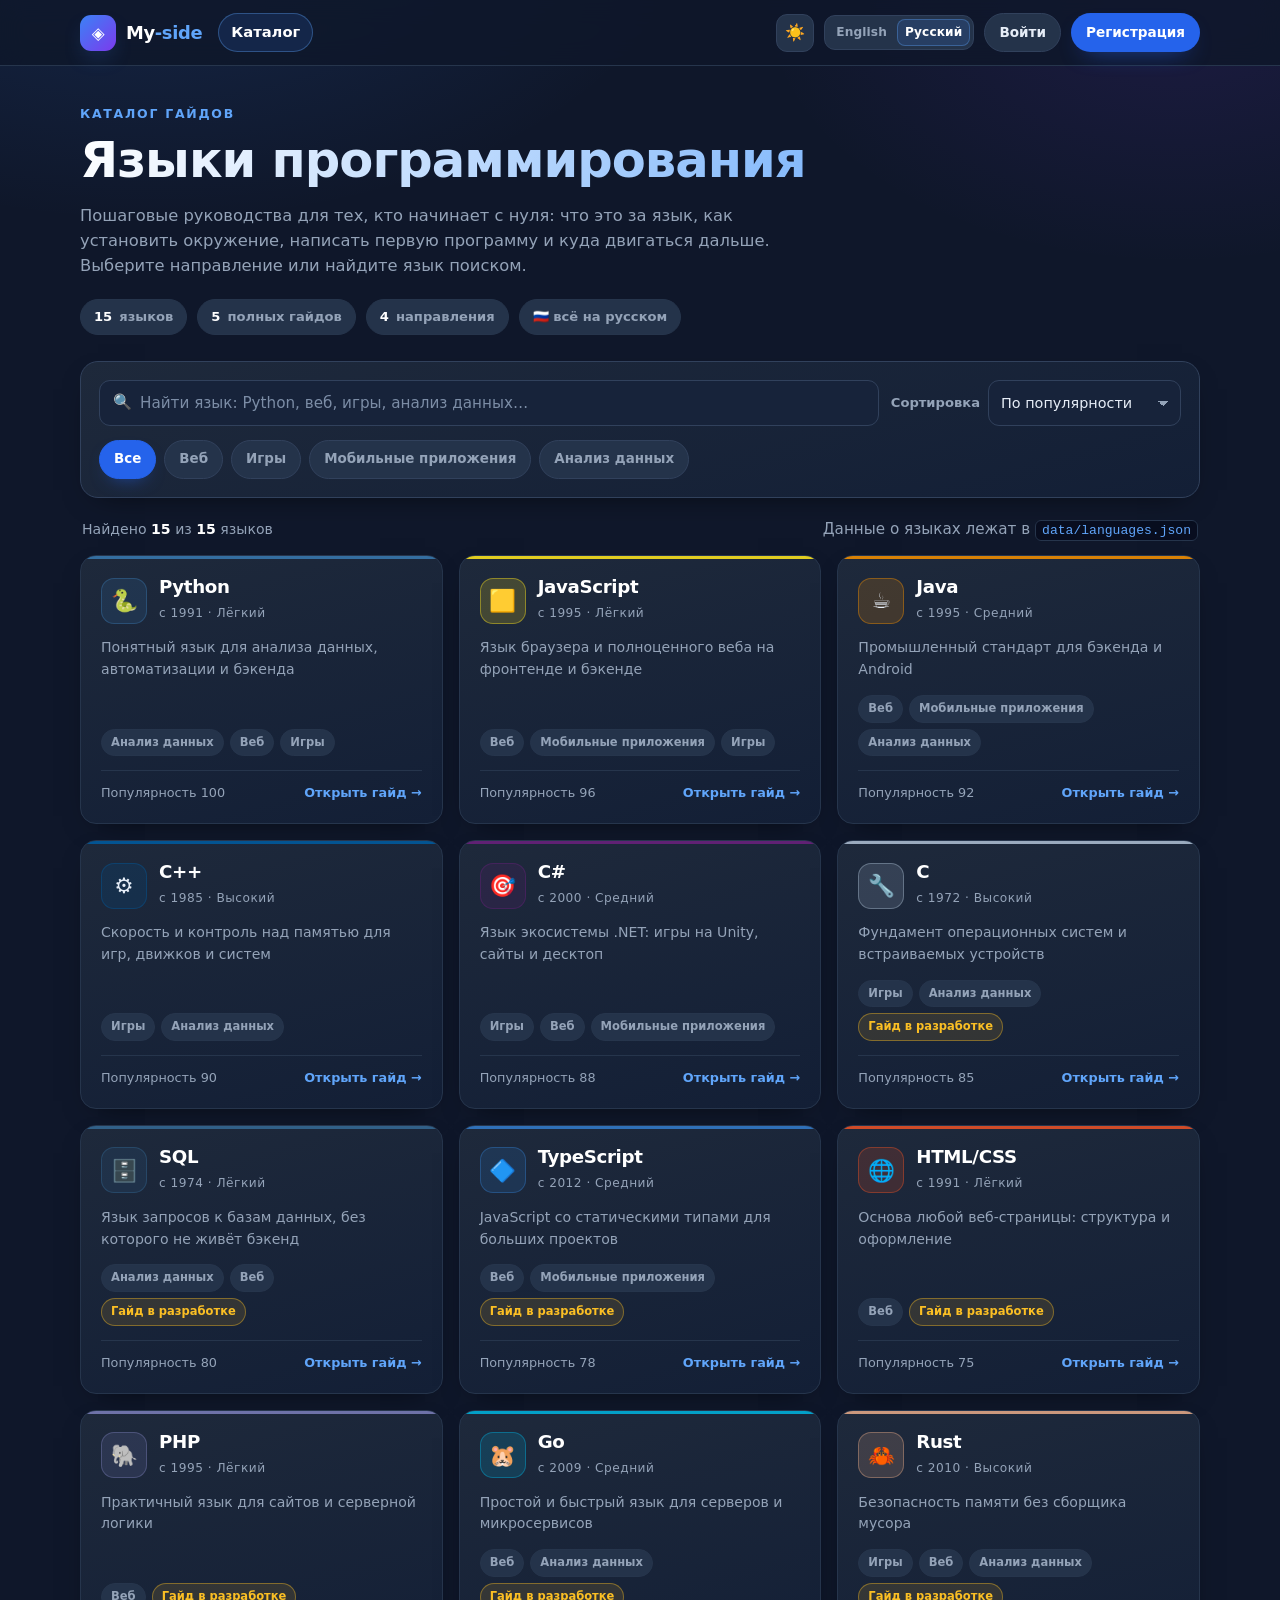
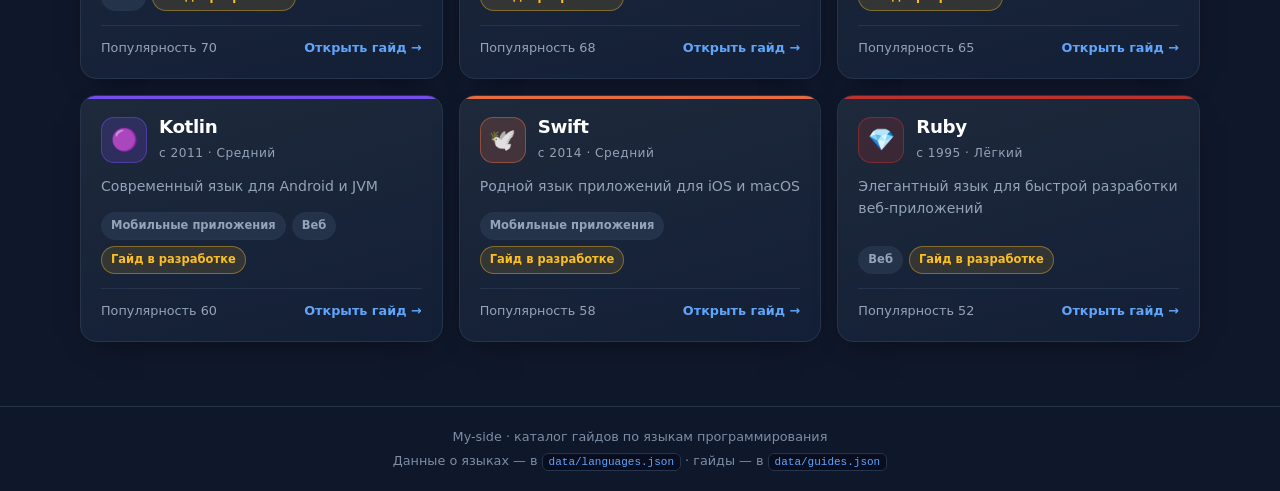
==== commit 9cfea3dc: "Кнопки языка English/Русский закреплены перед Войти и Регистрация" ====
--- a/index.html
+++ b/index.html
@@ -23,11 +23,11 @@
         <a class="is-active" href="index.html" aria-current="page" data-i18n="nav.catalog">Каталог</a>
       </nav>
       <div class="header-actions">
+        <button type="button" class="theme-toggle" data-theme-toggle aria-label="Переключить тему" aria-pressed="false">☀️</button>
         <div class="lang-switch" data-lang-switch role="group" aria-label="Язык сайта" data-i18n-aria="lang.aria">
-          <button type="button" class="lang-btn" data-lang="ru" aria-pressed="false">RU</button>
-          <button type="button" class="lang-btn" data-lang="en" aria-pressed="false">EN</button>
+          <button type="button" class="lang-btn" data-lang="en" aria-pressed="false" title="English">English</button>
+          <button type="button" class="lang-btn" data-lang="ru" aria-pressed="false" title="Русский">Русский</button>
         </div>
-        <button type="button" class="theme-toggle" data-theme-toggle aria-label="Переключить тему" aria-pressed="false">☀️</button>
         <div class="auth-area" data-auth-area></div>
         <button type="button" class="nav-toggle" data-nav-toggle aria-label="Открыть меню" data-i18n-aria="nav.openMenu" aria-expanded="false" aria-controls="site-nav">☰</button>
       </div>
--- a/css/style.css
+++ b/css/style.css
@@ -227,6 +227,10 @@
   display: flex;
   align-items: center;
   gap: 10px;
+  flex-wrap: wrap;
+  justify-content: flex-end;
+  min-width: 0;
+  max-width: 100%;
 }
 
 .auth-area {
@@ -247,11 +251,12 @@
   border: 1px solid var(--border);
   border-radius: 11px;
   background: var(--surface-2);
+  flex: 0 0 auto;
 }
 
 .lang-btn {
   min-width: 30px;
-  padding: 4px 6px;
+  padding: 4px 8px;
   border: 0;
   border-radius: 8px;
   background: transparent;
@@ -259,7 +264,8 @@
   font: inherit;
   font-size: 0.76rem;
   font-weight: 700;
-  letter-spacing: 0.03em;
+  letter-spacing: 0.01em;
+  white-space: nowrap;
   cursor: pointer;
   transition: color 0.18s ease, background 0.18s ease;
 }
@@ -305,6 +311,7 @@
   font-size: 1.02rem;
   line-height: 1;
   cursor: pointer;
+  flex: 0 0 auto;
   transition: background 0.18s ease, border-color 0.18s ease, transform 0.12s ease;
 }
 
@@ -1572,7 +1579,7 @@
 
   .lang-btn {
     min-width: 26px;
-    padding: 3px 5px;
+    padding: 3px 6px;
     font-size: 0.72rem;
   }
 
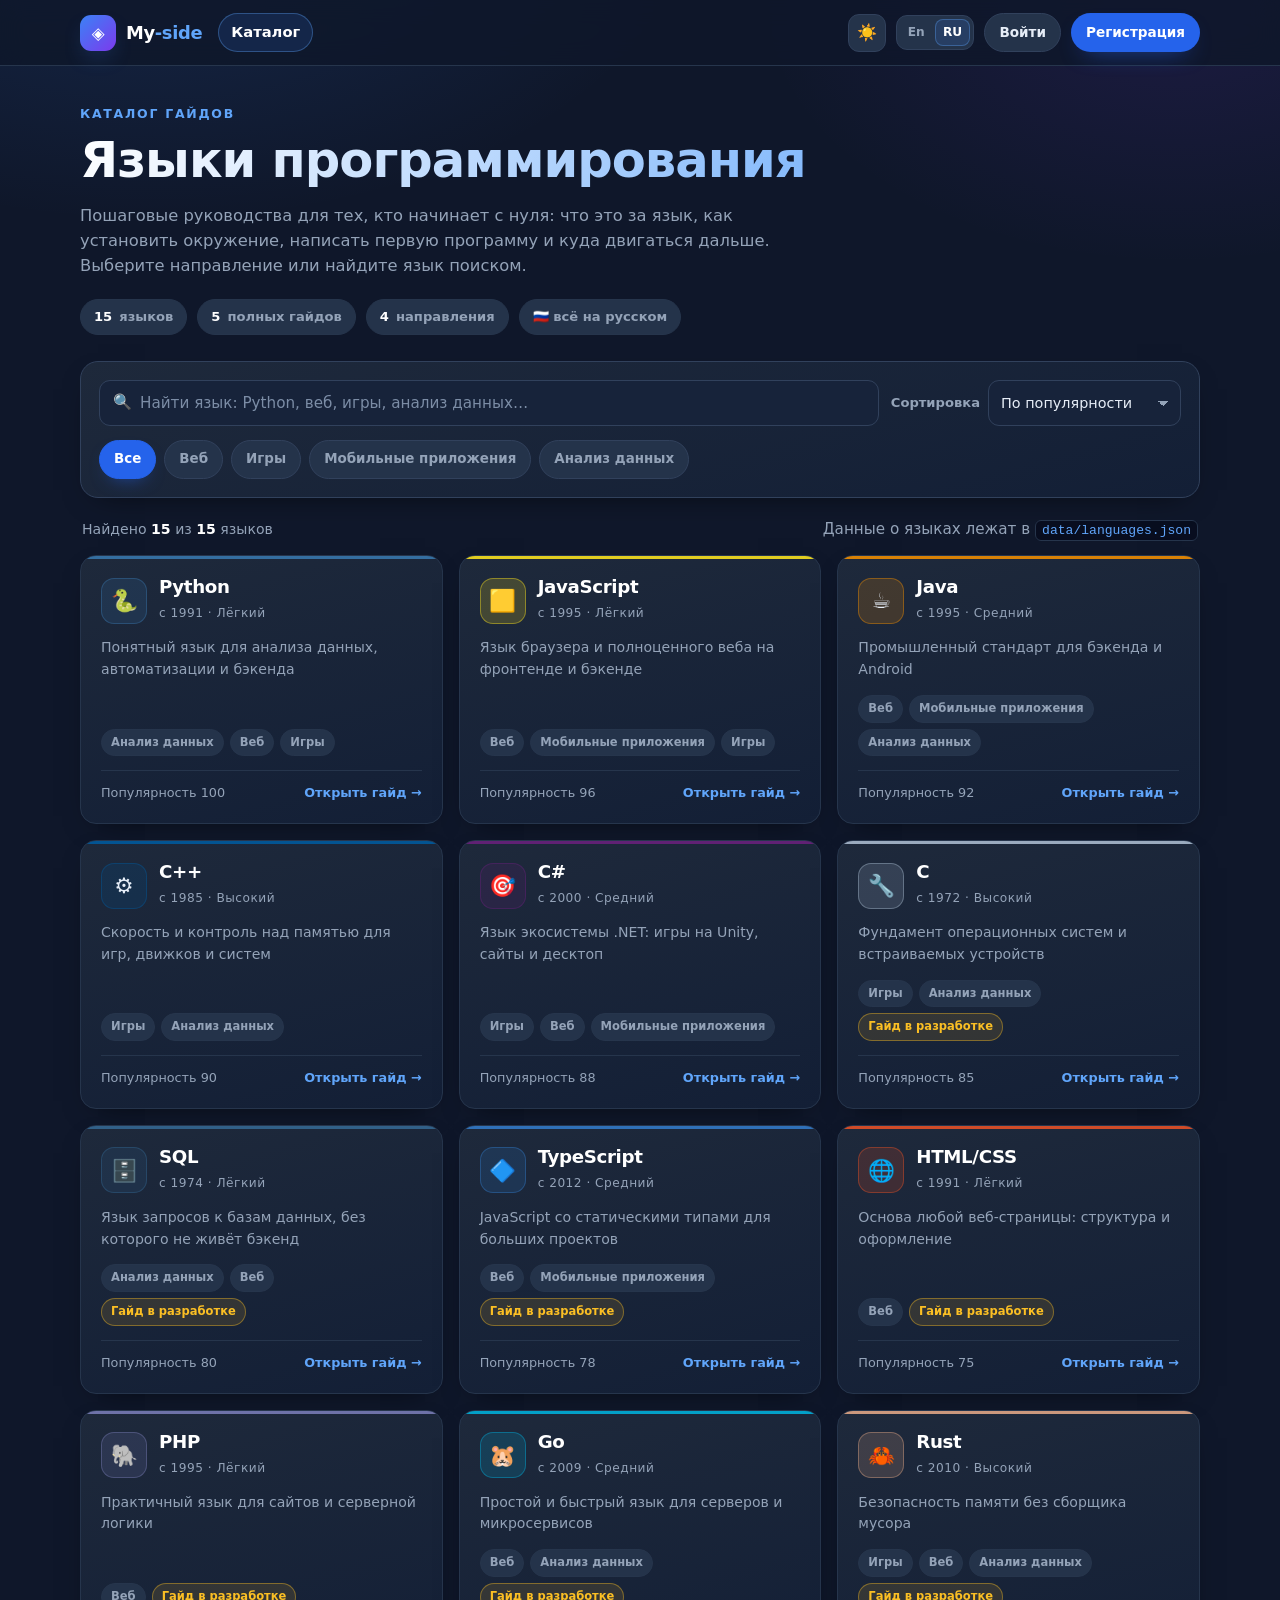
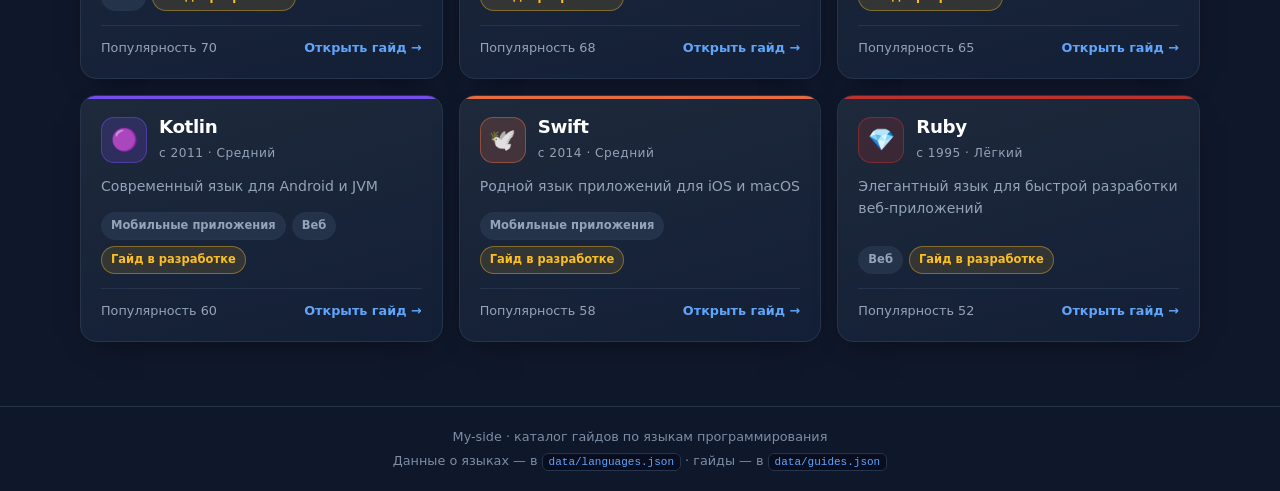
==== commit 287c1823: "Update index.html" ====
--- a/index.html
+++ b/index.html
@@ -25,8 +25,8 @@
       <div class="header-actions">
         <button type="button" class="theme-toggle" data-theme-toggle aria-label="Переключить тему" aria-pressed="false">☀️</button>
         <div class="lang-switch" data-lang-switch role="group" aria-label="Язык сайта" data-i18n-aria="lang.aria">
-          <button type="button" class="lang-btn" data-lang="en" aria-pressed="false" title="English">English</button>
-          <button type="button" class="lang-btn" data-lang="ru" aria-pressed="false" title="Русский">Русский</button>
+          <button type="button" class="lang-btn" data-lang="en" aria-pressed="false" title="English">En</button>
+          <button type="button" class="lang-btn" data-lang="ru" aria-pressed="false" title="Русский">RU</button>
         </div>
         <div class="auth-area" data-auth-area></div>
         <button type="button" class="nav-toggle" data-nav-toggle aria-label="Открыть меню" data-i18n-aria="nav.openMenu" aria-expanded="false" aria-controls="site-nav">☰</button>
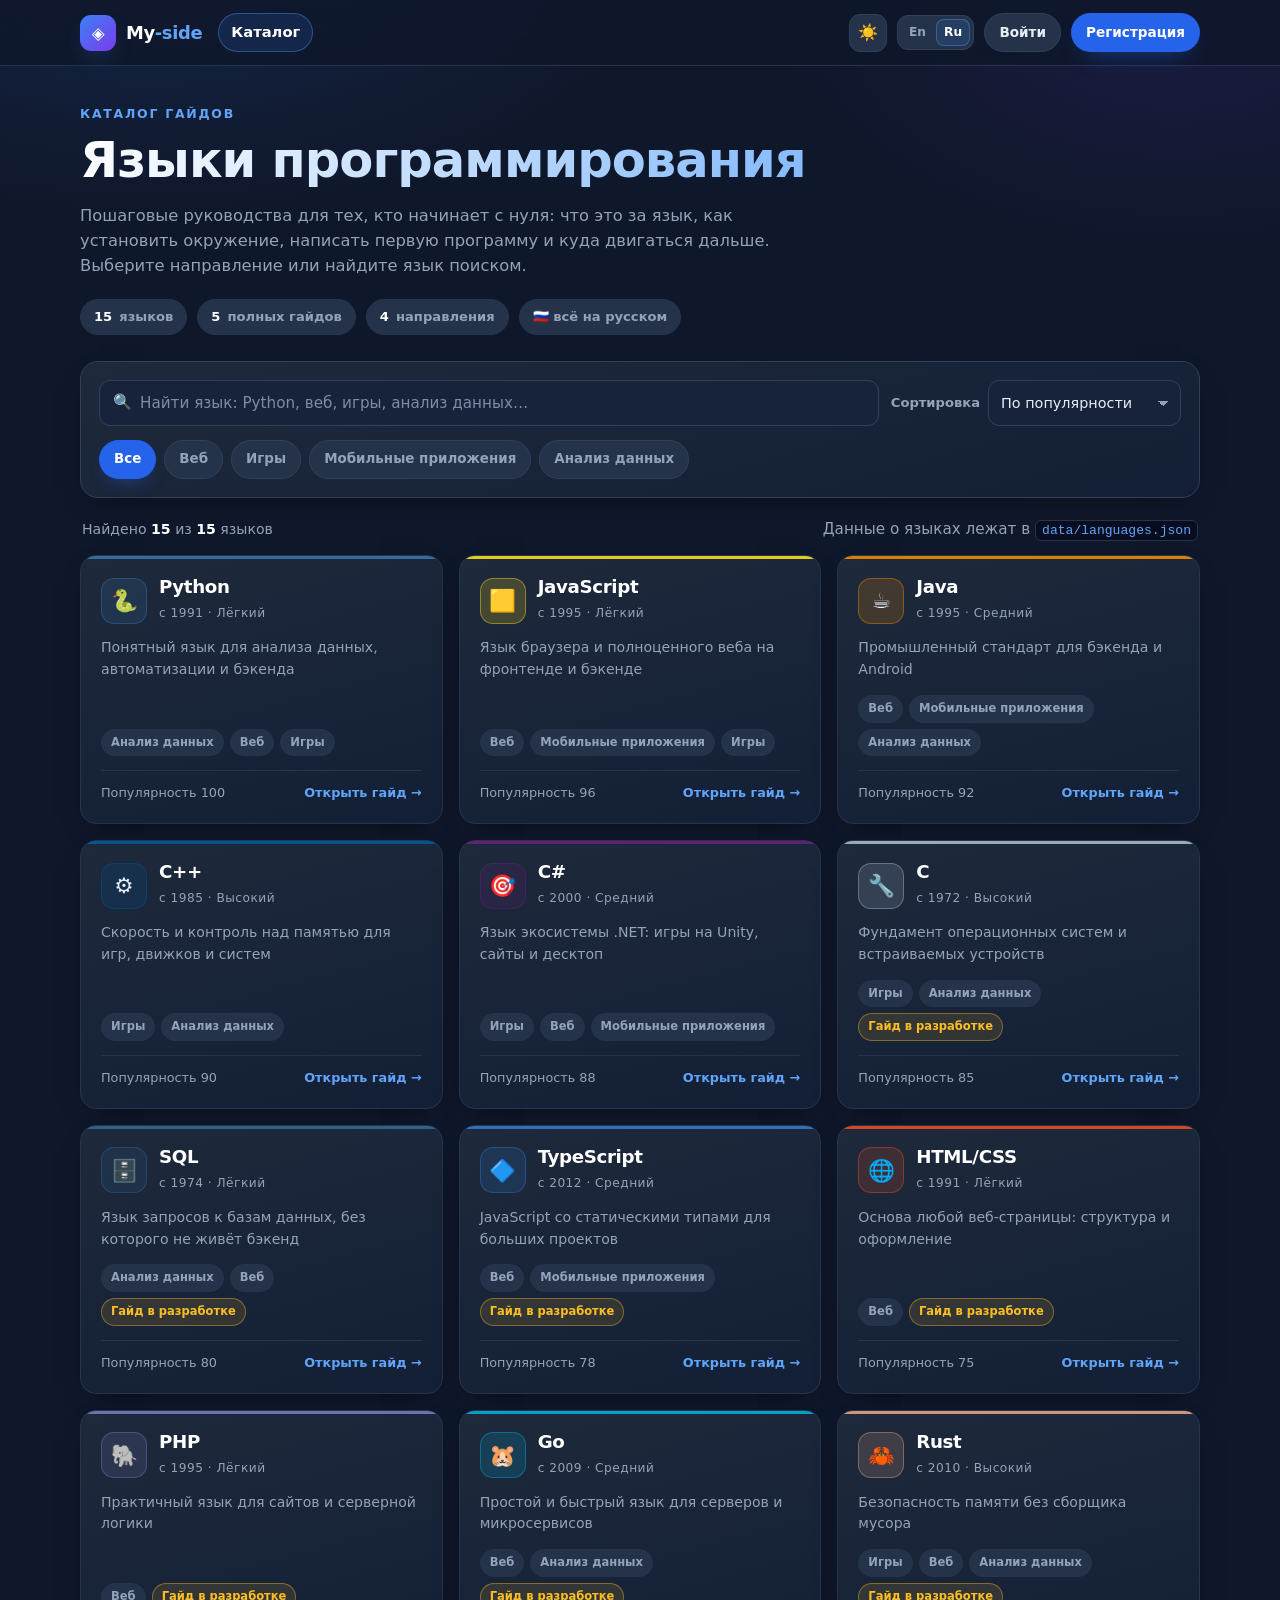
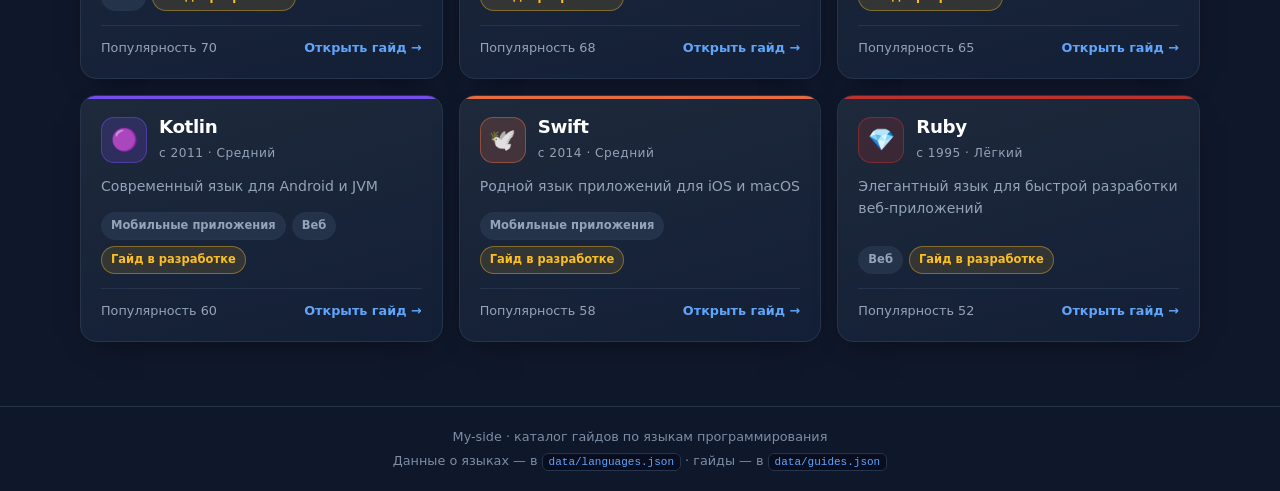
==== commit 2b5ba454: "Update(2) index.html" ====
--- a/index.html
+++ b/index.html
@@ -26,7 +26,7 @@
         <button type="button" class="theme-toggle" data-theme-toggle aria-label="Переключить тему" aria-pressed="false">☀️</button>
         <div class="lang-switch" data-lang-switch role="group" aria-label="Язык сайта" data-i18n-aria="lang.aria">
           <button type="button" class="lang-btn" data-lang="en" aria-pressed="false" title="English">En</button>
-          <button type="button" class="lang-btn" data-lang="ru" aria-pressed="false" title="Русский">RU</button>
+          <button type="button" class="lang-btn" data-lang="ru" aria-pressed="false" title="Русский">Ru</button>
         </div>
         <div class="auth-area" data-auth-area></div>
         <button type="button" class="nav-toggle" data-nav-toggle aria-label="Открыть меню" data-i18n-aria="nav.openMenu" aria-expanded="false" aria-controls="site-nav">☰</button>
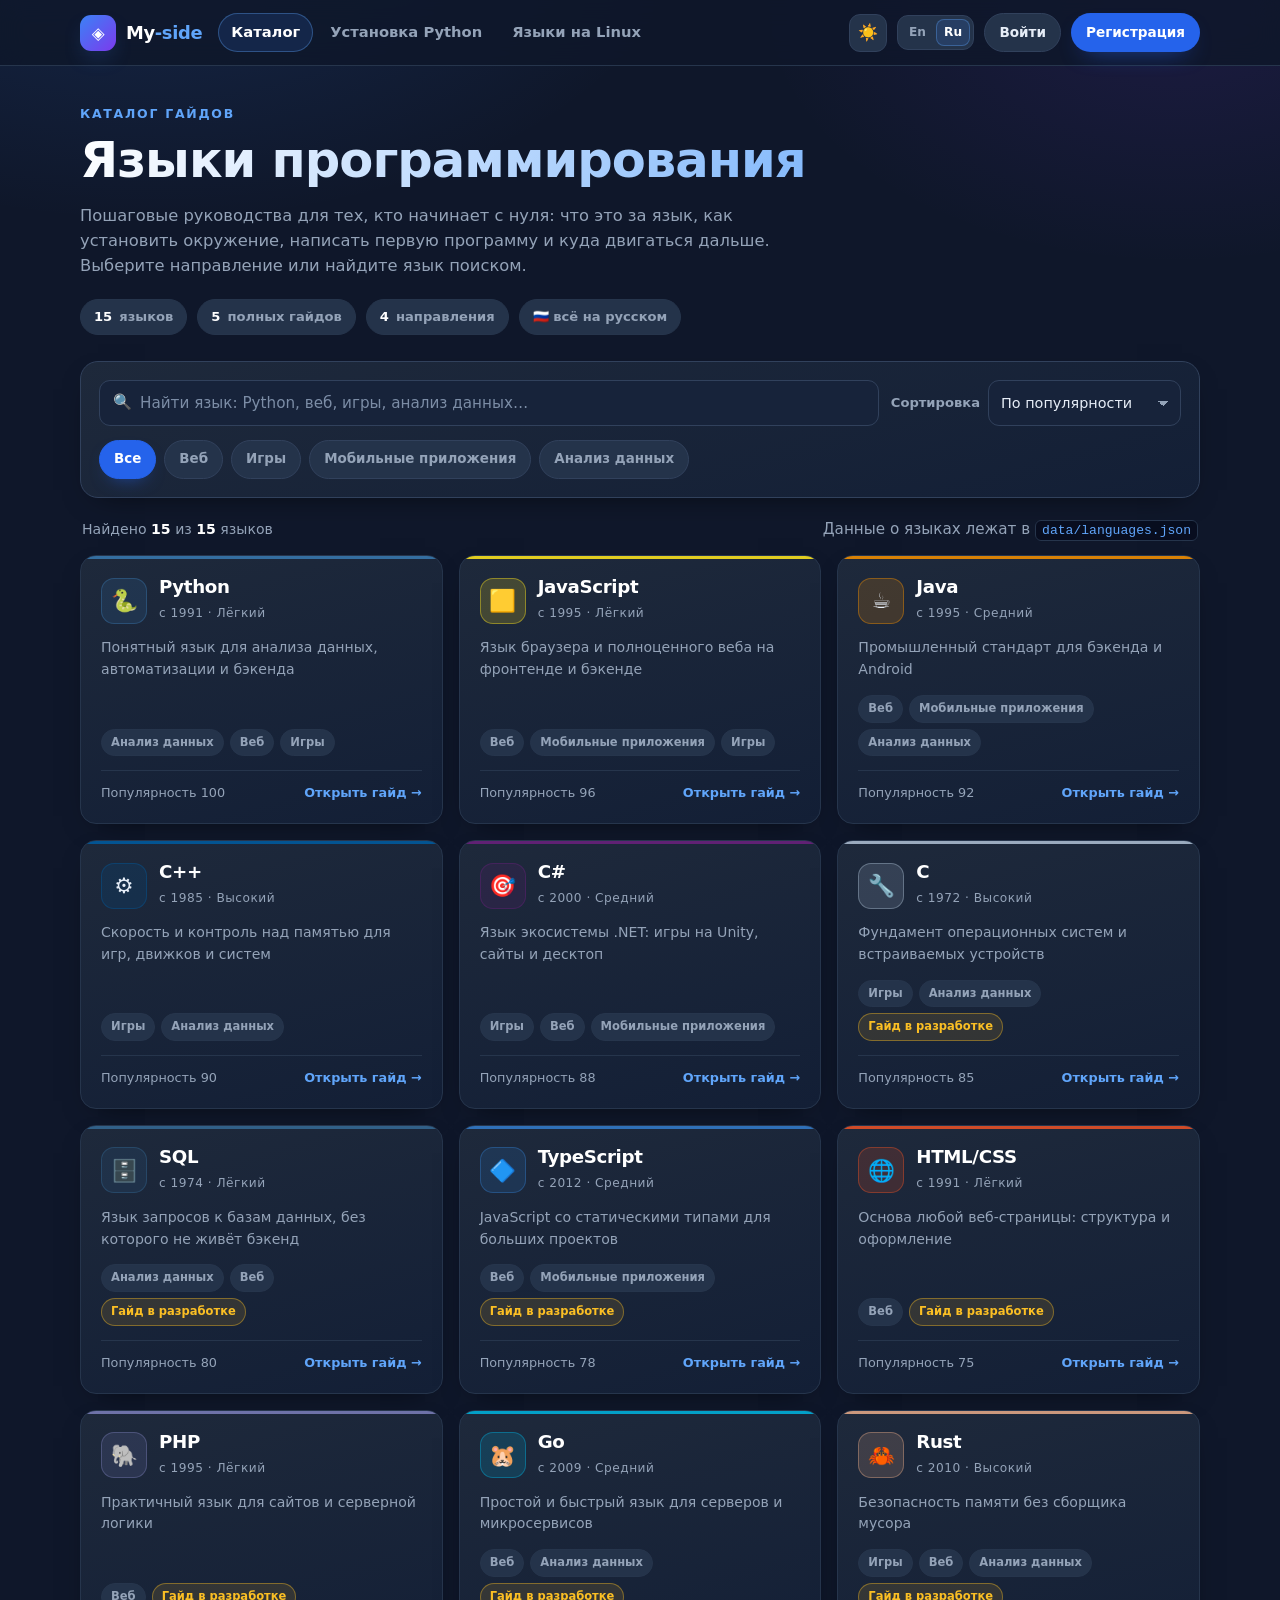
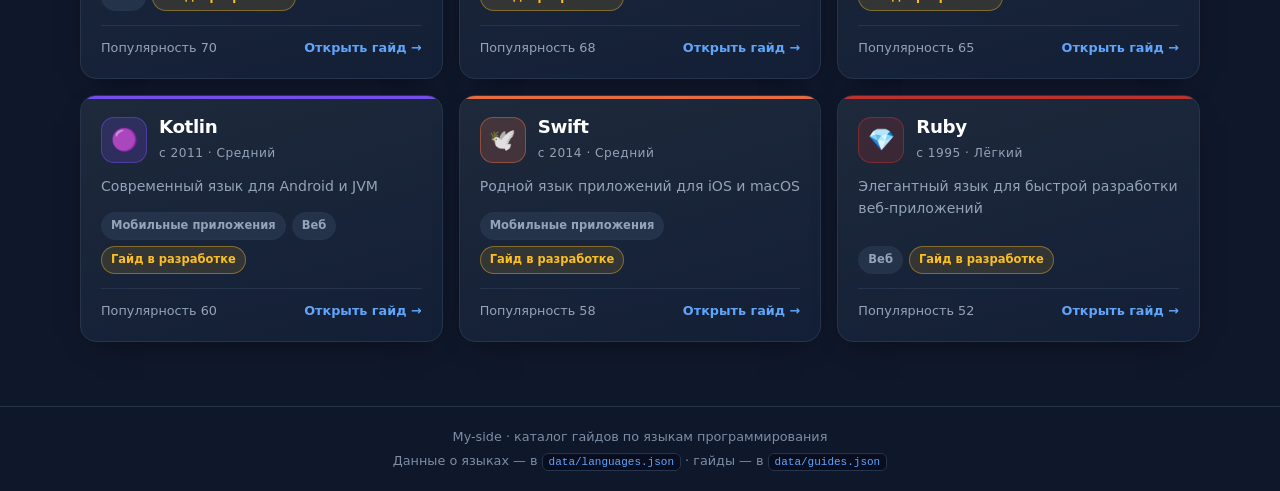
==== commit 06f60461: "Добавлены вкладки установки Python и языков на Linux (RU/EN)" ====
--- a/index.html
+++ b/index.html
@@ -8,9 +8,9 @@
   <link rel="icon" href="favicon.ico" sizes="any">
   <link rel="icon" type="image/png" sizes="32x32" href="favicon-32.png">
   <link rel="icon" type="image/png" sizes="16x16" href="favicon-16.png">
-  <link rel="stylesheet" href="css/style.css">
+  <link rel="stylesheet" href="css/style.css?v=3">
   <script src="js/theme.js"></script>
-  <script src="js/i18n.js"></script>
+  <script src="js/i18n.js?v=3"></script>
 </head>
 <body>
   <header class="site-header">
@@ -21,6 +21,8 @@
       </a>
       <nav class="nav" id="site-nav" aria-label="Основная навигация" data-i18n-aria="nav.aria">
         <a class="is-active" href="index.html" aria-current="page" data-i18n="nav.catalog">Каталог</a>
+        <a href="pages/install-python.html" data-i18n="nav.installPython">Установка Python</a>
+        <a href="pages/install-linux.html" data-i18n="nav.installLinux">Языки на Linux</a>
       </nav>
       <div class="header-actions">
         <button type="button" class="theme-toggle" data-theme-toggle aria-label="Переключить тему" aria-pressed="false">☀️</button>
--- a/css/style.css
+++ b/css/style.css
@@ -286,6 +286,13 @@
   outline-offset: 1px;
 }
 
+/* ---------- двуязычные блоки страниц установки ---------- */
+
+html[data-lang="ru"] [data-lang-block="en"],
+html[data-lang="en"] [data-lang-block="ru"] {
+  display: none;
+}
+
 .greeting {
   font-size: 0.92rem;
   color: var(--muted);
@@ -846,6 +853,15 @@
   margin-bottom: 6px;
 }
 
+.guide-hero > div {
+  min-width: 0;
+}
+
+.guide-hero h1,
+.guide-hero .tagline {
+  overflow-wrap: anywhere;
+}
+
 .guide-hero .tagline {
   color: var(--muted);
   font-size: 1rem;
@@ -889,6 +905,13 @@
 
 .guide-section p + p {
   margin-top: 12px;
+}
+
+.guide-section p,
+.guide-section li,
+.guide-section a,
+.guide-section code {
+  overflow-wrap: anywhere;
 }
 
 .guide-section ul,
@@ -1070,6 +1093,7 @@
 
 .callout {
   display: flex;
+  flex-wrap: wrap;
   gap: 12px;
   margin: 16px 0;
   padding: 14px 16px;
@@ -1078,6 +1102,7 @@
   border: 1px solid color-mix(in srgb, var(--accent) 35%, transparent);
   color: var(--text);
   font-size: 0.9rem;
+  overflow-wrap: anywhere;
 }
 
 .callout::before {
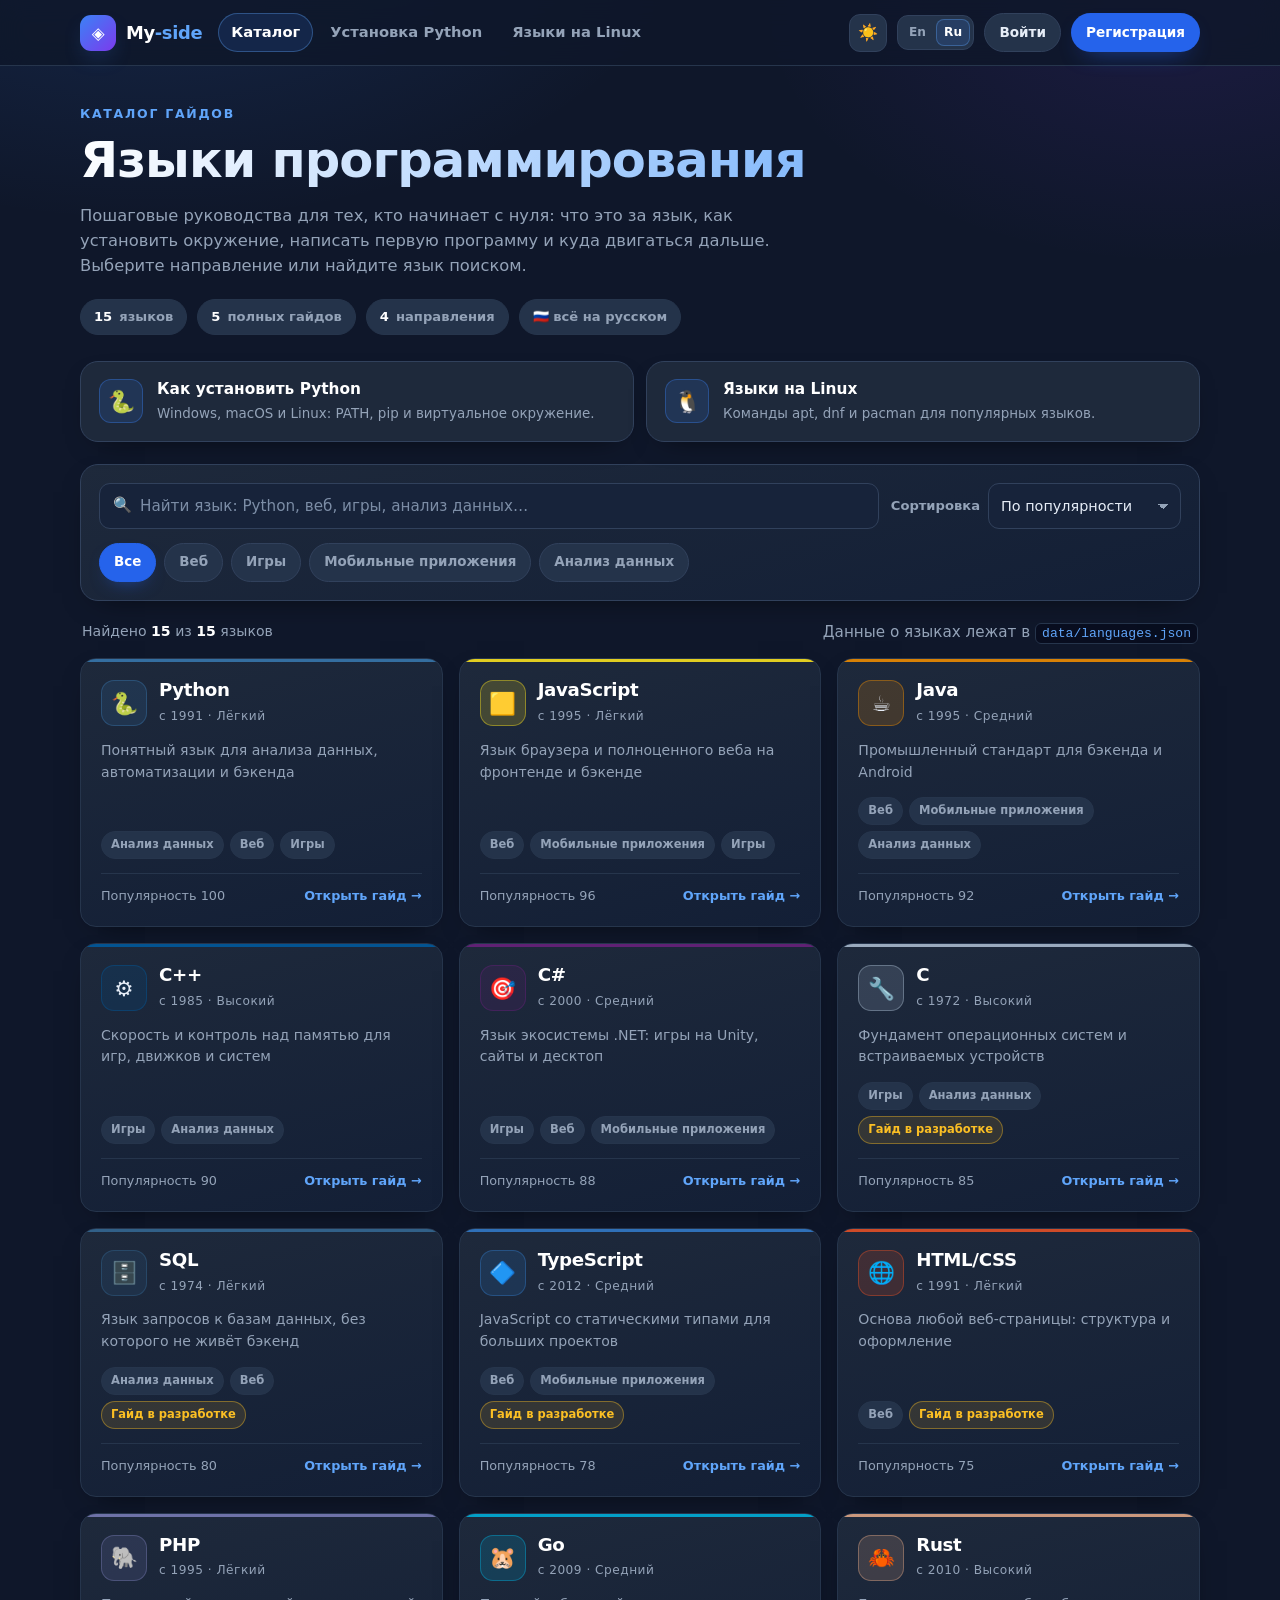
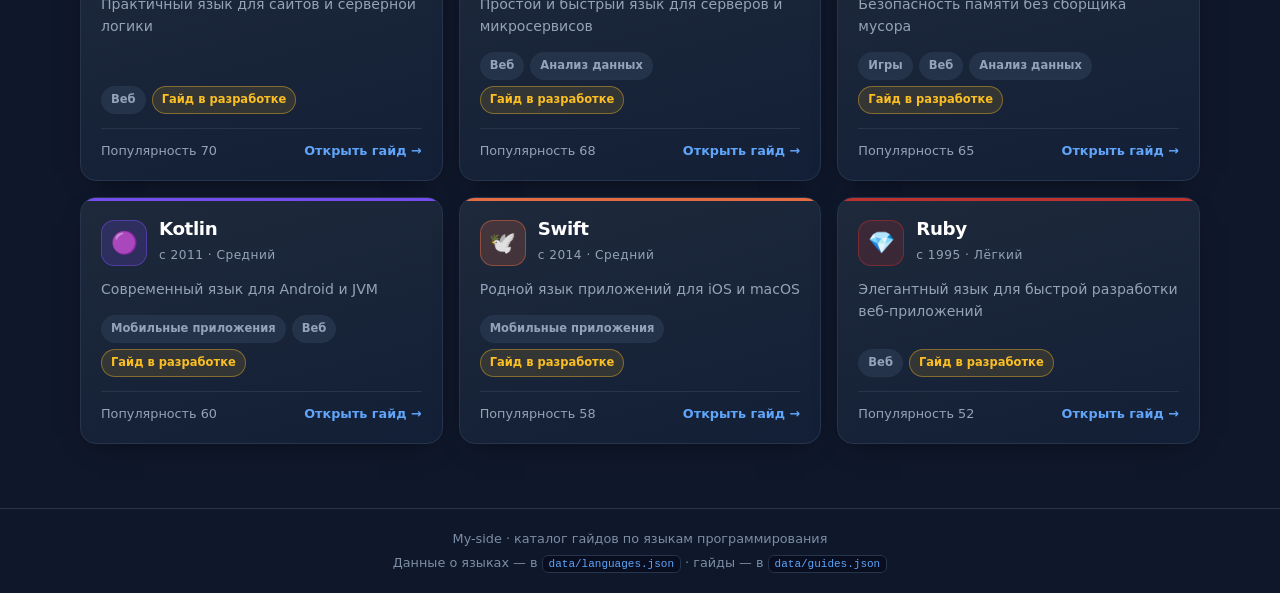
==== commit 0d0d05e4: "Карточки установки Python и Linux на главной странице" ====
--- a/index.html
+++ b/index.html
@@ -8,9 +8,9 @@
   <link rel="icon" href="favicon.ico" sizes="any">
   <link rel="icon" type="image/png" sizes="32x32" href="favicon-32.png">
   <link rel="icon" type="image/png" sizes="16x16" href="favicon-16.png">
-  <link rel="stylesheet" href="css/style.css?v=3">
+  <link rel="stylesheet" href="css/style.css?v=4">
   <script src="js/theme.js"></script>
-  <script src="js/i18n.js?v=3"></script>
+  <script src="js/i18n.js?v=4"></script>
 </head>
 <body>
   <header class="site-header">
@@ -50,6 +50,23 @@
         <span class="stat-pill"><strong>4</strong> <span data-i18n="index.stat.directions">направления</span></span>
         <span class="stat-pill" data-i18n="index.stat.lang">🇷🇺 всё на русском</span>
       </div>
+    </section>
+
+    <section class="install-teaser" aria-label="Установка языков" data-i18n-aria="index.installAria">
+      <a class="install-card" href="pages/install-python.html">
+        <span class="install-card__icon" aria-hidden="true">🐍</span>
+        <span class="install-card__body">
+          <strong data-i18n="index.installPython">Как установить Python</strong>
+          <span data-i18n="index.installPythonText">Windows, macOS и Linux: PATH, pip и виртуальное окружение.</span>
+        </span>
+      </a>
+      <a class="install-card" href="pages/install-linux.html">
+        <span class="install-card__icon" aria-hidden="true">🐧</span>
+        <span class="install-card__body">
+          <strong data-i18n="index.installLinux">Языки на Linux</strong>
+          <span data-i18n="index.installLinuxText">Команды apt, dnf и pacman для популярных языков.</span>
+        </span>
+      </a>
     </section>
 
     <section class="controls" aria-label="Поиск и фильтры" data-i18n-aria="index.controlsAria">
--- a/css/style.css
+++ b/css/style.css
@@ -486,6 +486,63 @@
   color: var(--text-strong);
 }
 
+/* ---------- каталог: карточки установки ---------- */
+
+.install-teaser {
+  display: grid;
+  grid-template-columns: repeat(auto-fit, minmax(260px, 1fr));
+  gap: 12px;
+  margin-bottom: 22px;
+}
+
+.install-card {
+  display: flex;
+  align-items: center;
+  gap: 14px;
+  padding: 16px 18px;
+  border-radius: var(--radius);
+  background: var(--surface);
+  border: 1px solid var(--border);
+  color: var(--text);
+  box-shadow: var(--shadow-sm);
+  transition: transform 0.16s ease, border-color 0.16s ease;
+}
+
+.install-card:hover {
+  transform: translateY(-2px);
+  border-color: var(--accent);
+  color: var(--text);
+}
+
+.install-card__icon {
+  display: grid;
+  place-items: center;
+  width: 44px;
+  height: 44px;
+  flex: 0 0 auto;
+  border-radius: 12px;
+  background: var(--accent-soft);
+  border: 1px solid color-mix(in srgb, var(--accent) 35%, transparent);
+  font-size: 1.35rem;
+}
+
+.install-card strong {
+  display: block;
+  color: var(--text-strong);
+  font-size: 0.96rem;
+}
+
+.install-card__body {
+  min-width: 0;
+}
+
+.install-card__body > span {
+  display: block;
+  margin-top: 2px;
+  color: var(--muted);
+  font-size: 0.84rem;
+}
+
 .controls {
   padding: 18px;
   margin-bottom: 18px;
